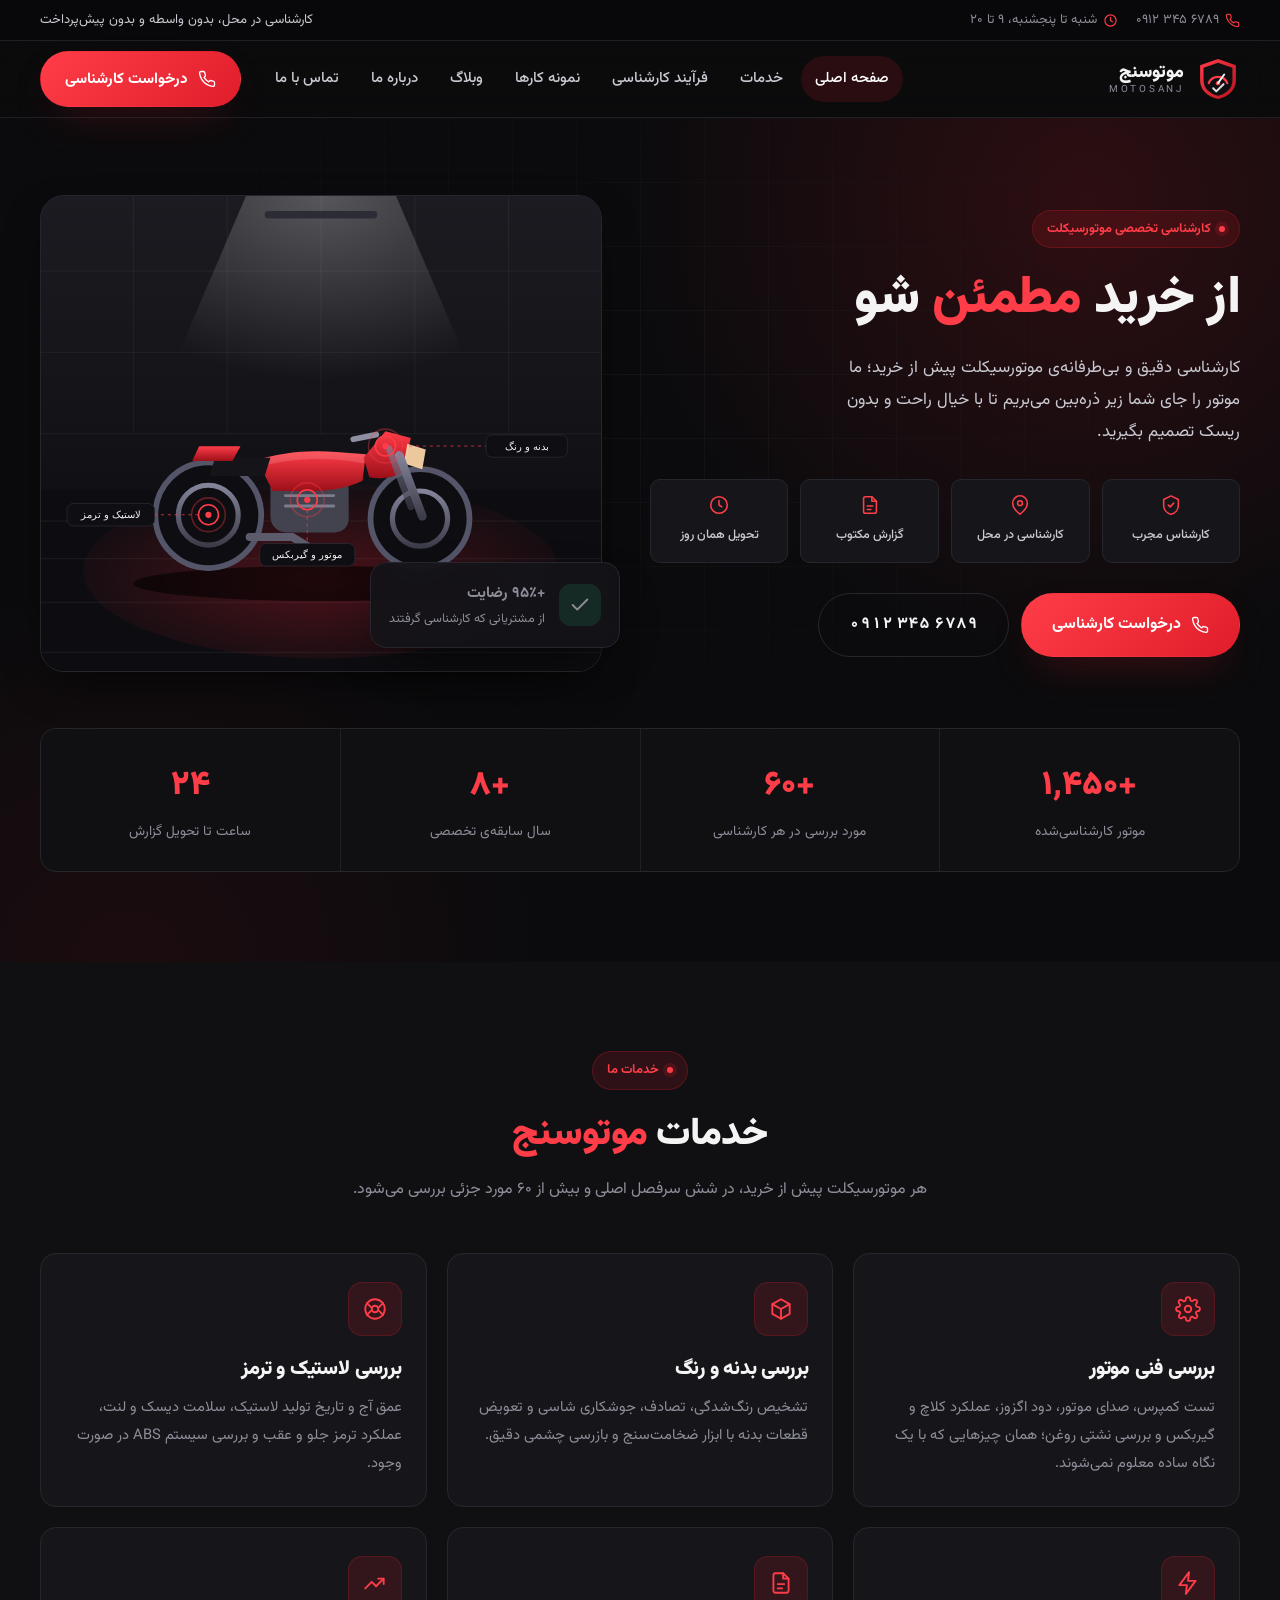
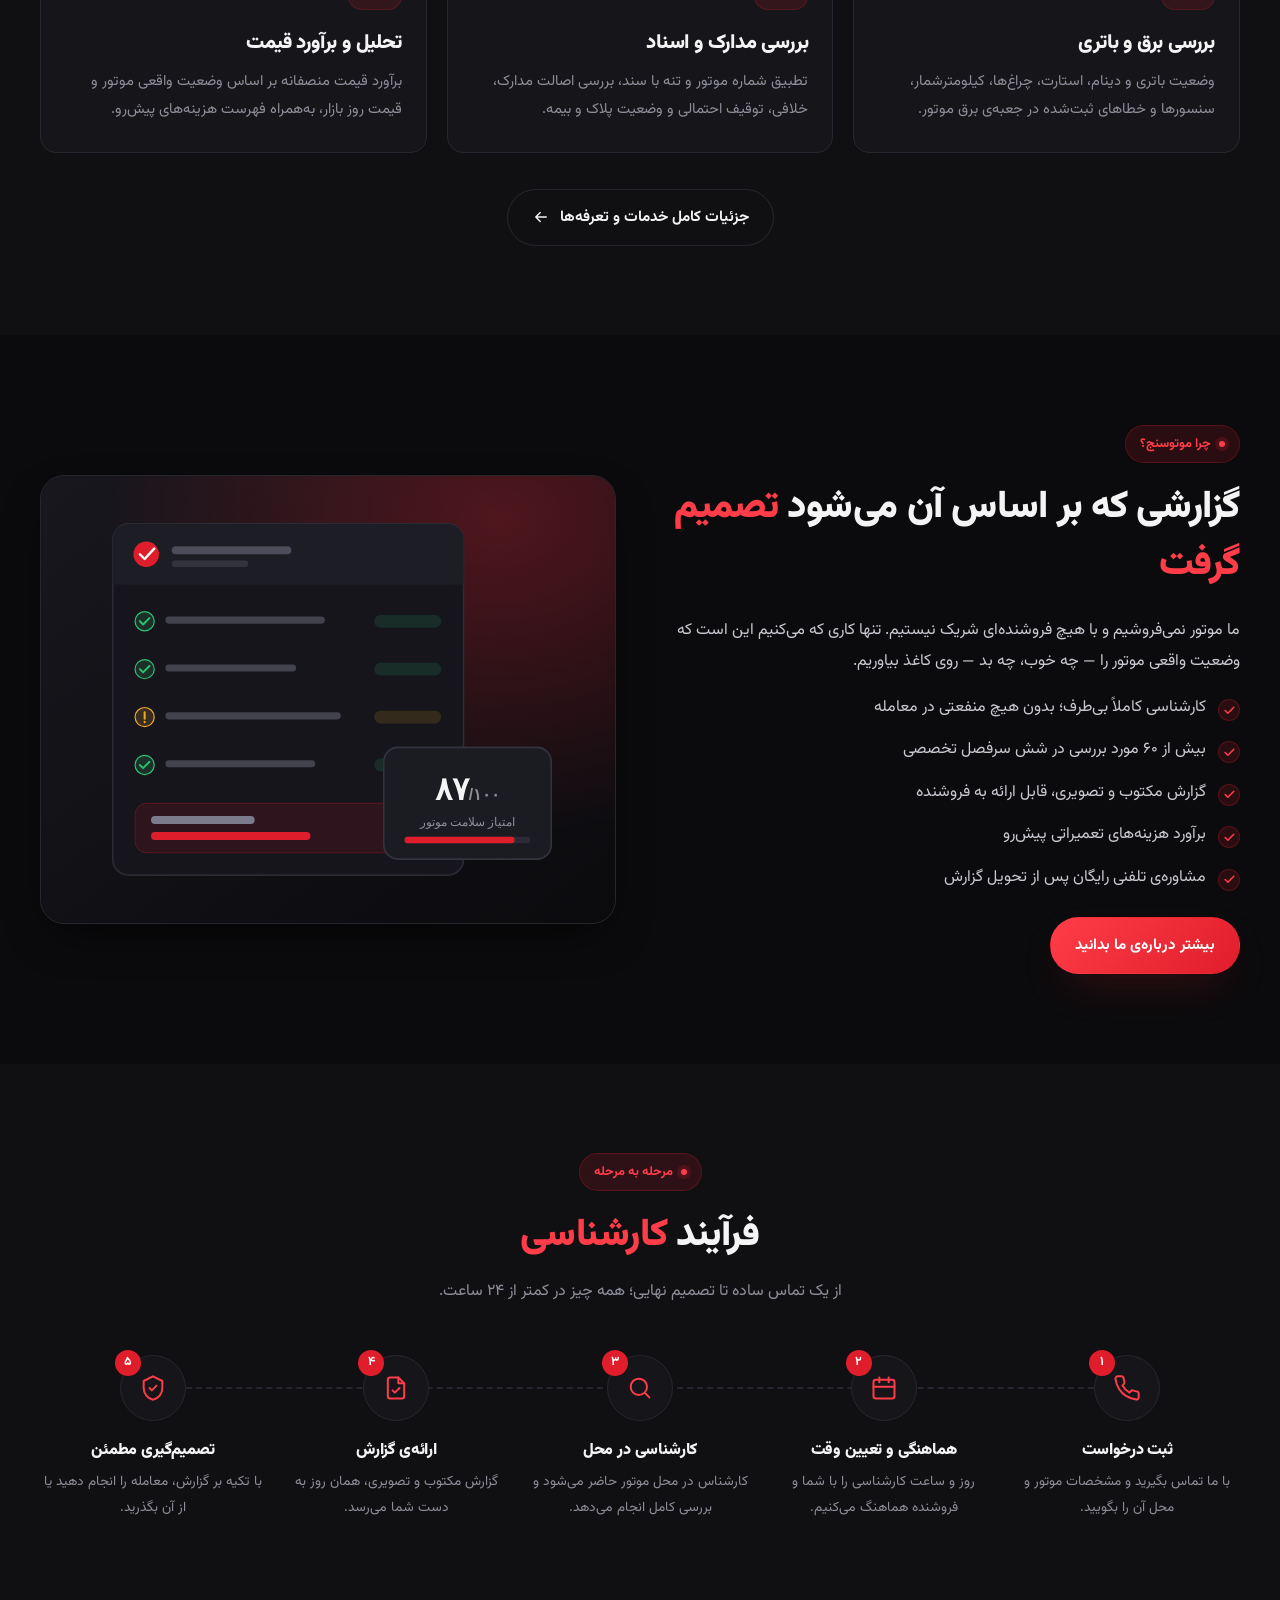
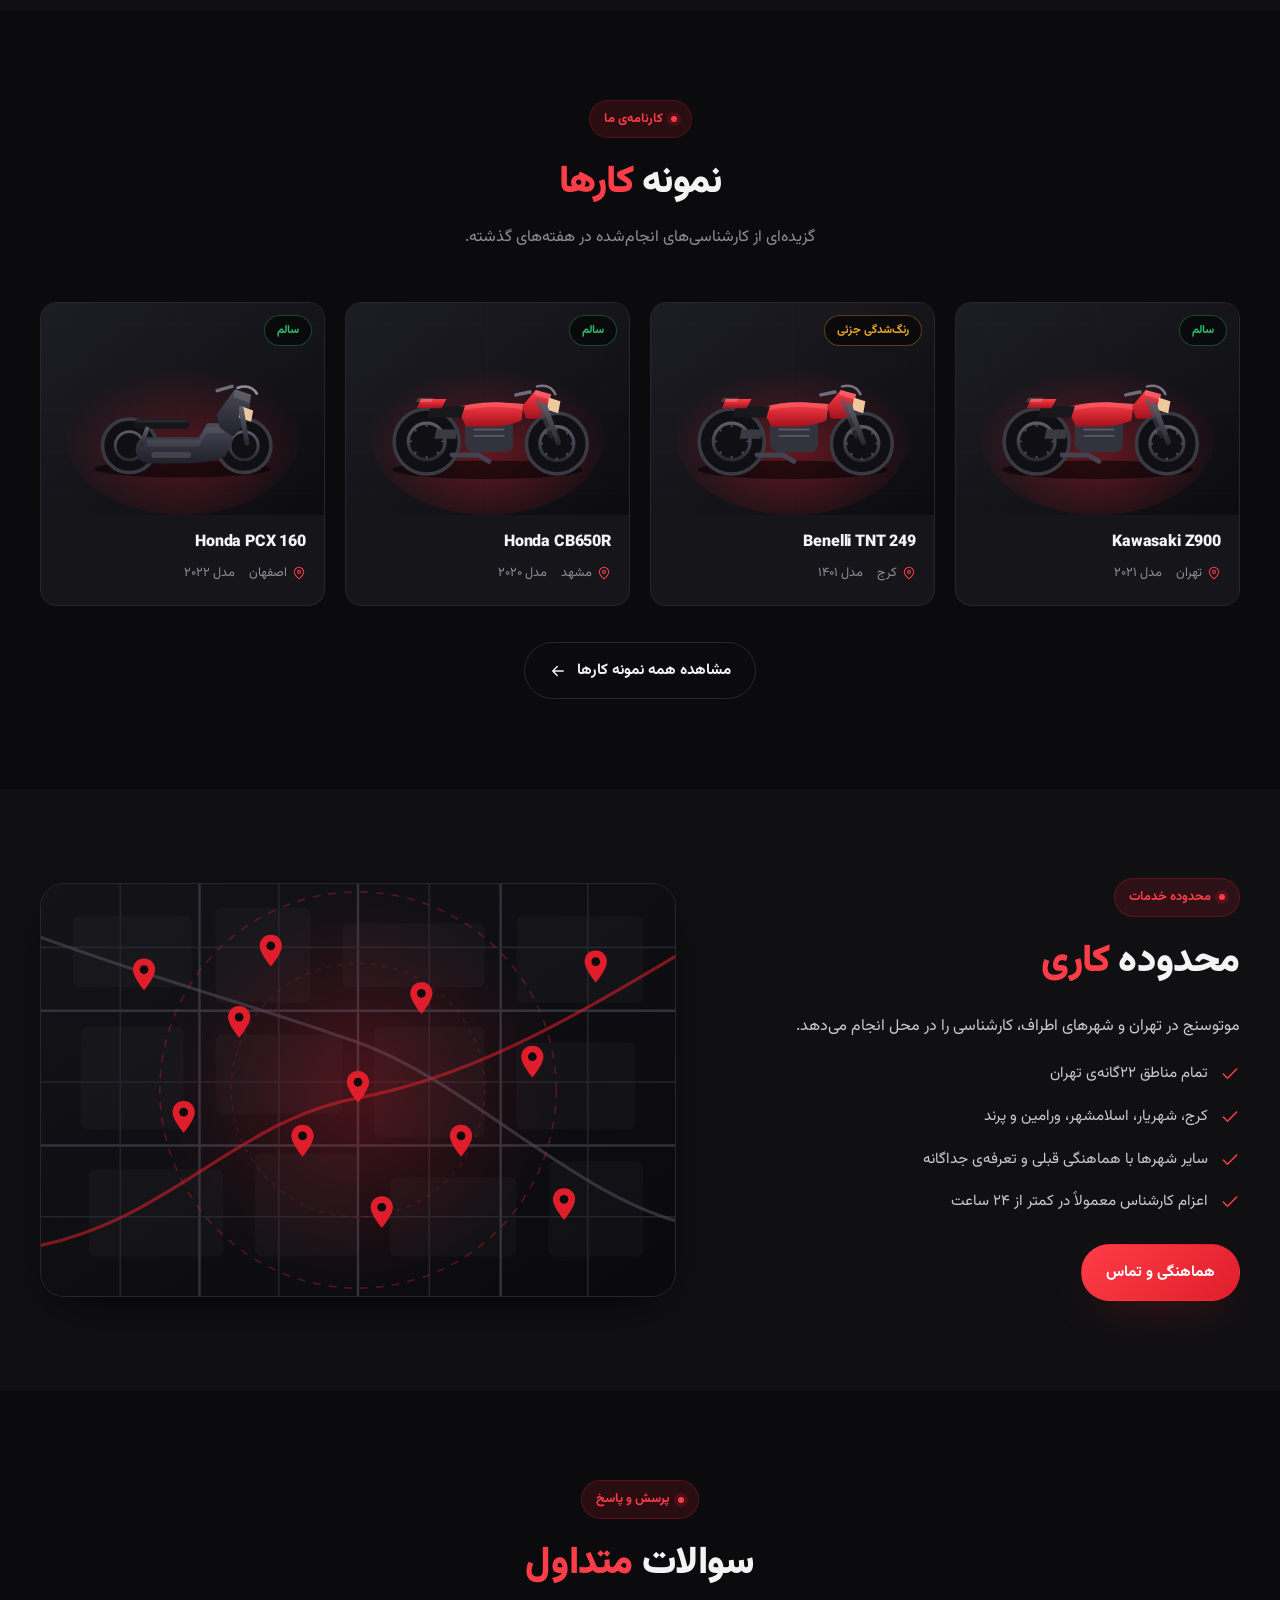
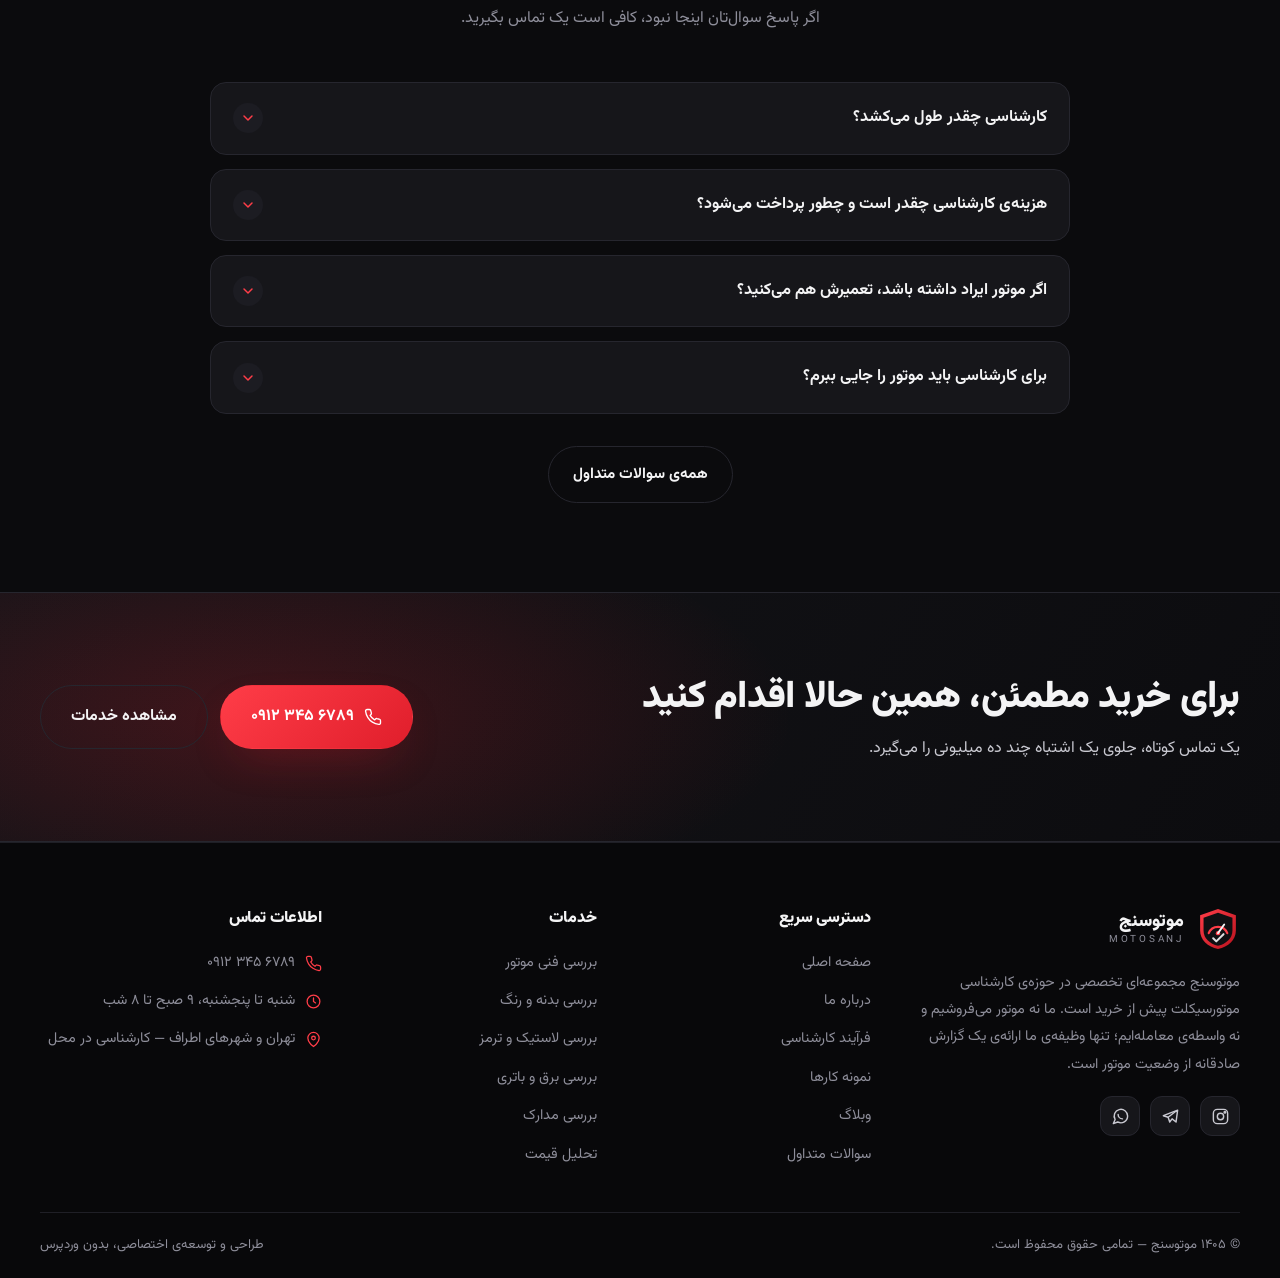
==== index.html @ d940901e "طراحی و پیاده‌سازی وب‌سایت کارشناسی موتورسیکلت موتوسنج سایت کاملاً از پایه با HTML/CSS/JS کدنویسی شد" ====
<!DOCTYPE html>
<html lang="fa" dir="rtl">
<head>
<meta charset="utf-8">
<meta name="viewport" content="width=device-width, initial-scale=1">
<title>موتوسنج | کارشناسی تخصصی موتورسیکلت پیش از خرید</title>
<meta name="description" content="کارشناسی تخصصی و دقیق موتورسیکلت پیش از خرید؛ بررسی فنی موتور، بدنه و رنگ، مدارک و تحلیل قیمت. کارشناسی در محل و تحویل گزارش در همان روز.">
<meta name="theme-color" content="#0b0b0d">
<link rel="canonical" href="https://motosanj.ir/">
<link rel="icon" href="favicon.svg" type="image/svg+xml">
<link rel="preload" href="assets/fonts/Vazirmatn-Regular.woff2" as="font" type="font/woff2" crossorigin>
<link rel="preload" href="assets/fonts/Vazirmatn-Bold.woff2" as="font" type="font/woff2" crossorigin>
<link rel="stylesheet" href="assets/css/style.css">

<!-- شبکه‌های اجتماعی / اشتراک‌گذاری -->
<meta property="og:type" content="website">
<meta property="og:site_name" content="موتوسنج">
<meta property="og:title" content="موتوسنج | کارشناسی تخصصی موتورسیکلت پیش از خرید">
<meta property="og:description" content="قبل از خرید موتورسیکلت، با اطمینان تصمیم بگیر. کارشناسی در محل، گزارش شفاف، بدون واسطه.">
<meta property="og:url" content="https://motosanj.ir/">
<meta property="og:image" content="https://motosanj.ir/assets/img/hero.svg">

<!-- داده ساختاریافته برای گوگل -->
<script type="application/ld+json">
{
  "@context": "https://schema.org",
  "@type": "LocalBusiness",
  "name": "موتوسنج",
  "description": "کارشناسی تخصصی موتورسیکلت پیش از خرید",
  "url": "https://motosanj.ir/",
  "telephone": "+989123456789",
  "image": "https://motosanj.ir/assets/img/logo.svg",
  "priceRange": "$$",
  "address": {
    "@type": "PostalAddress",
    "addressLocality": "تهران",
    "addressCountry": "IR"
  },
  "openingHours": "Sa-Th 09:00-20:00"
}
</script>
<script>document.documentElement.classList.add("js");</script>
</head>
<body>
<a class="skip-link" href="#main">پرش به محتوای اصلی</a>

<!-- ============ نوار بالایی ============ -->
<div class="topbar">
  <div class="container topbar__inner">
    <ul class="topbar__list">
      <li>
        <svg viewBox="0 0 24 24" fill="none" stroke="currentColor" stroke-width="1.8" stroke-linecap="round" stroke-linejoin="round"><path d="M22 16.9v3a2 2 0 0 1-2.2 2 19.8 19.8 0 0 1-8.6-3.1 19.5 19.5 0 0 1-6-6A19.8 19.8 0 0 1 2.1 4.2 2 2 0 0 1 4.1 2h3a2 2 0 0 1 2 1.7c.1 1 .4 1.9.7 2.8a2 2 0 0 1-.5 2.1L8.1 9.9a16 16 0 0 0 6 6l1.3-1.3a2 2 0 0 1 2.1-.4c.9.3 1.8.6 2.8.7a2 2 0 0 1 1.7 2Z"/></svg>
        <a href="tel:+989123456789"><span class="num">۰۹۱۲ ۳۴۵ ۶۷۸۹</span></a>
      </li>
      <li>
        <svg viewBox="0 0 24 24" fill="none" stroke="currentColor" stroke-width="1.8" stroke-linecap="round" stroke-linejoin="round"><circle cx="12" cy="12" r="9"/><path d="M12 7v5l3 2"/></svg>
        شنبه تا پنجشنبه، ۹ تا ۲۰
      </li>
    </ul>
    <p style="margin:0">کارشناسی در محل، بدون واسطه و بدون پیش‌پرداخت</p>
  </div>
</div>

<!-- ============ هدر ============ -->
<header class="site-header">
  <div class="container header__inner">
    <a class="brand" href="index.html" aria-label="موتوسنج، صفحه اصلی">
      <img class="brand__mark" src="assets/img/logo.svg" alt="" width="44" height="44">
      <span class="brand__text">
        <span class="brand__name">موتوسنج</span>
        <span class="brand__latin">MOTOSANJ</span>
      </span>
    </a>

    <nav class="nav" id="site-nav" aria-label="منوی اصلی">
      <ul class="nav__list">
        <li><a href="index.html">صفحه اصلی</a></li>
        <li><a href="services.html">خدمات</a></li>
        <li><a href="process.html">فرآیند کارشناسی</a></li>
        <li><a href="portfolio.html">نمونه کارها</a></li>
        <li><a href="blog.html">وبلاگ</a></li>
        <li><a href="about.html">درباره ما</a></li>
        <li><a href="contact.html">تماس با ما</a></li>
      </ul>
    </nav>

    <div class="header__cta">
      <a class="btn btn-primary" href="tel:+989123456789">
        <svg viewBox="0 0 24 24" fill="none" stroke="currentColor" stroke-width="1.8" stroke-linecap="round" stroke-linejoin="round"><path d="M22 16.9v3a2 2 0 0 1-2.2 2 19.8 19.8 0 0 1-8.6-3.1 19.5 19.5 0 0 1-6-6A19.8 19.8 0 0 1 2.1 4.2 2 2 0 0 1 4.1 2h3a2 2 0 0 1 2 1.7c.1 1 .4 1.9.7 2.8a2 2 0 0 1-.5 2.1L8.1 9.9a16 16 0 0 0 6 6l1.3-1.3a2 2 0 0 1 2.1-.4c.9.3 1.8.6 2.8.7a2 2 0 0 1 1.7 2Z"/></svg>
        <span>درخواست کارشناسی</span>
      </a>
      <button class="nav-toggle" type="button" aria-label="باز و بسته کردن منو" aria-controls="site-nav" aria-expanded="false">
        <svg class="icon-open" viewBox="0 0 24 24" fill="none" stroke="currentColor" stroke-width="2" stroke-linecap="round"><path d="M4 7h16M4 12h16M4 17h16"/></svg>
        <svg class="icon-close" viewBox="0 0 24 24" fill="none" stroke="currentColor" stroke-width="2" stroke-linecap="round"><path d="M6 6l12 12M18 6L6 18"/></svg>
      </button>
    </div>
  </div>
</header>

<main id="main">

<!-- ============ قهرمان ============ -->
<section class="hero">
  <div class="container hero__inner">
    <div class="hero__content">
      <span class="kicker">کارشناسی تخصصی موتورسیکلت</span>
      <h1>از خرید <span class="hl">مطمئن</span> شو</h1>
      <p class="hero__lead">
        کارشناسی دقیق و بی‌طرفانه‌ی موتورسیکلت پیش از خرید؛
        ما موتور را جای شما زیر ذره‌بین می‌بریم تا با خیال راحت و بدون ریسک تصمیم بگیرید.
      </p>

      <ul class="hero__badges">
        <li>
          <svg viewBox="0 0 24 24" fill="none" stroke="currentColor" stroke-width="1.7" stroke-linecap="round" stroke-linejoin="round"><path d="M12 2l8 4v6c0 5-3.4 9-8 10-4.6-1-8-5-8-10V6l8-4Z"/><path d="M9 12l2 2 4-4"/></svg>
          کارشناس مجرب
        </li>
        <li>
          <svg viewBox="0 0 24 24" fill="none" stroke="currentColor" stroke-width="1.7" stroke-linecap="round" stroke-linejoin="round"><path d="M20 10c0 6-8 12-8 12S4 16 4 10a8 8 0 1 1 16 0Z"/><circle cx="12" cy="10" r="2.6"/></svg>
          کارشناسی در محل
        </li>
        <li>
          <svg viewBox="0 0 24 24" fill="none" stroke="currentColor" stroke-width="1.7" stroke-linecap="round" stroke-linejoin="round"><path d="M14 3H7a2 2 0 0 0-2 2v14a2 2 0 0 0 2 2h10a2 2 0 0 0 2-2V8l-5-5Z"/><path d="M14 3v5h5M9 13h6M9 17h4"/></svg>
          گزارش مکتوب
        </li>
        <li>
          <svg viewBox="0 0 24 24" fill="none" stroke="currentColor" stroke-width="1.7" stroke-linecap="round" stroke-linejoin="round"><circle cx="12" cy="12" r="9"/><path d="M12 7v5l3 2"/></svg>
          تحویل همان روز
        </li>
      </ul>

      <div class="hero__actions">
        <a class="btn btn-primary btn-lg" href="tel:+989123456789">
          <svg viewBox="0 0 24 24" fill="none" stroke="currentColor" stroke-width="1.8" stroke-linecap="round" stroke-linejoin="round"><path d="M22 16.9v3a2 2 0 0 1-2.2 2 19.8 19.8 0 0 1-8.6-3.1 19.5 19.5 0 0 1-6-6A19.8 19.8 0 0 1 2.1 4.2 2 2 0 0 1 4.1 2h3a2 2 0 0 1 2 1.7c.1 1 .4 1.9.7 2.8a2 2 0 0 1-.5 2.1L8.1 9.9a16 16 0 0 0 6 6l1.3-1.3a2 2 0 0 1 2.1-.4c.9.3 1.8.6 2.8.7a2 2 0 0 1 1.7 2Z"/></svg>
          <span>درخواست کارشناسی</span>
        </a>
        <a class="btn btn-ghost btn-lg phone-btn" href="tel:+989123456789">
          <span class="num">۰۹۱۲ ۳۴۵ ۶۷۸۹</span>
        </a>
      </div>
    </div>

    <div class="hero__visual reveal">
      <div class="hero__frame">
        <!-- برای جایگزینی با عکس واقعی، فایل زیر را با یک تصویر با نسبت ۴:۳ عوض کنید -->
        <img src="assets/img/hero.svg" alt="کارشناسی موتورسیکلت در محل توسط کارشناس موتوسنج" width="900" height="760" fetchpriority="high">
      </div>
      <div class="floating-card">
        <span class="floating-card__icon">
          <svg viewBox="0 0 24 24" fill="none" stroke="currentColor" stroke-width="2" stroke-linecap="round" stroke-linejoin="round" width="22" height="22"><path d="M20 6L9 17l-5-5"/></svg>
        </span>
        <span>
          <strong>+۹۵٪ رضایت</strong>
          <span>از مشتریانی که کارشناسی گرفتند</span>
        </span>
      </div>
    </div>
  </div>

  <div class="container">
    <div class="stats reveal">
      <div class="stats__item">
        <div class="stats__num"><span data-count="1450">۰</span><span>+</span></div>
        <div class="stats__label">موتور کارشناسی‌شده</div>
      </div>
      <div class="stats__item">
        <div class="stats__num"><span data-count="60">۰</span><span>+</span></div>
        <div class="stats__label">مورد بررسی در هر کارشناسی</div>
      </div>
      <div class="stats__item">
        <div class="stats__num"><span data-count="8">۰</span><span>+</span></div>
        <div class="stats__label">سال سابقه‌ی تخصصی</div>
      </div>
      <div class="stats__item">
        <div class="stats__num"><span data-count="24">۰</span></div>
        <div class="stats__label">ساعت تا تحویل گزارش</div>
      </div>
    </div>
  </div>
</section>

<!-- ============ خدمات ============ -->
<section class="section section--alt" id="services">
  <div class="container">
    <div class="section-head reveal">
      <span class="kicker">خدمات ما</span>
      <h2>خدمات <span class="hl">موتوسنج</span></h2>
      <p>هر موتورسیکلت پیش از خرید، در شش سرفصل اصلی و بیش از ۶۰ مورد جزئی بررسی می‌شود.</p>
    </div>

    <div class="grid grid-3">
      <article class="card reveal">
        <span class="card-icon">
          <svg viewBox="0 0 24 24" fill="none" stroke="currentColor" stroke-width="1.7" stroke-linecap="round" stroke-linejoin="round"><circle cx="12" cy="12" r="3"/><path d="M19.4 15a1.6 1.6 0 0 0 .3 1.8l.1.1a2 2 0 1 1-2.8 2.8l-.1-.1a1.6 1.6 0 0 0-1.8-.3 1.6 1.6 0 0 0-1 1.5V21a2 2 0 1 1-4 0v-.1A1.6 1.6 0 0 0 9 19.4a1.6 1.6 0 0 0-1.8.3l-.1.1a2 2 0 1 1-2.8-2.8l.1-.1a1.6 1.6 0 0 0 .3-1.8 1.6 1.6 0 0 0-1.5-1H3a2 2 0 1 1 0-4h.1A1.6 1.6 0 0 0 4.6 9a1.6 1.6 0 0 0-.3-1.8l-.1-.1a2 2 0 1 1 2.8-2.8l.1.1a1.6 1.6 0 0 0 1.8.3H9a1.6 1.6 0 0 0 1-1.5V3a2 2 0 1 1 4 0v.1a1.6 1.6 0 0 0 1 1.5 1.6 1.6 0 0 0 1.8-.3l.1-.1a2 2 0 1 1 2.8 2.8l-.1.1a1.6 1.6 0 0 0-.3 1.8V9a1.6 1.6 0 0 0 1.5 1H21a2 2 0 1 1 0 4h-.1a1.6 1.6 0 0 0-1.5 1Z"/></svg>
        </span>
        <h3>بررسی فنی موتور</h3>
        <p>تست کمپرس، صدای موتور، دود اگزوز، عملکرد کلاچ و گیربکس و بررسی نشتی روغن؛ همان چیزهایی که با یک نگاه ساده معلوم نمی‌شوند.</p>
      </article>

      <article class="card reveal">
        <span class="card-icon">
          <svg viewBox="0 0 24 24" fill="none" stroke="currentColor" stroke-width="1.7" stroke-linecap="round" stroke-linejoin="round"><path d="M12 3l8 4.5v9L12 21l-8-4.5v-9L12 3Z"/><path d="M4 7.5l8 4.5 8-4.5M12 12v9"/></svg>
        </span>
        <h3>بررسی بدنه و رنگ</h3>
        <p>تشخیص رنگ‌شدگی، تصادف، جوشکاری شاسی و تعویض قطعات بدنه با ابزار ضخامت‌سنج و بازرسی چشمی دقیق.</p>
      </article>

      <article class="card reveal">
        <span class="card-icon">
          <svg viewBox="0 0 24 24" fill="none" stroke="currentColor" stroke-width="1.7" stroke-linecap="round" stroke-linejoin="round"><circle cx="12" cy="12" r="9"/><circle cx="12" cy="12" r="3"/><path d="M4.5 6.5l4 4M15.5 13.5l4 4M19.5 6.5l-4 4M8.5 13.5l-4 4"/></svg>
        </span>
        <h3>بررسی لاستیک و ترمز</h3>
        <p>عمق آج و تاریخ تولید لاستیک، سلامت دیسک و لنت، عملکرد ترمز جلو و عقب و بررسی سیستم ABS در صورت وجود.</p>
      </article>

      <article class="card reveal">
        <span class="card-icon">
          <svg viewBox="0 0 24 24" fill="none" stroke="currentColor" stroke-width="1.7" stroke-linecap="round" stroke-linejoin="round"><path d="M13 2L4 14h7l-1 8 9-12h-7l1-8Z"/></svg>
        </span>
        <h3>بررسی برق و باتری</h3>
        <p>وضعیت باتری و دینام، استارت، چراغ‌ها، کیلومترشمار، سنسورها و خطاهای ثبت‌شده در جعبه‌ی برق موتور.</p>
      </article>

      <article class="card reveal">
        <span class="card-icon">
          <svg viewBox="0 0 24 24" fill="none" stroke="currentColor" stroke-width="1.7" stroke-linecap="round" stroke-linejoin="round"><path d="M14 3H7a2 2 0 0 0-2 2v14a2 2 0 0 0 2 2h10a2 2 0 0 0 2-2V8l-5-5Z"/><path d="M14 3v5h5M9 13h6M9 17h4"/></svg>
        </span>
        <h3>بررسی مدارک و اسناد</h3>
        <p>تطبیق شماره موتور و تنه با سند، بررسی اصالت مدارک، خلافی، توقیف احتمالی و وضعیت پلاک و بیمه.</p>
      </article>

      <article class="card reveal">
        <span class="card-icon">
          <svg viewBox="0 0 24 24" fill="none" stroke="currentColor" stroke-width="1.7" stroke-linecap="round" stroke-linejoin="round"><path d="M3 17l6-6 4 4 7-7"/><path d="M15 8h5v5"/></svg>
        </span>
        <h3>تحلیل و برآورد قیمت</h3>
        <p>برآورد قیمت منصفانه بر اساس وضعیت واقعی موتور و قیمت روز بازار، به‌همراه فهرست هزینه‌های پیش‌رو.</p>
      </article>
    </div>

    <div style="text-align:center;margin-top:36px" class="reveal">
      <a class="btn btn-ghost" href="services.html">
        <span>جزئیات کامل خدمات و تعرفه‌ها</span>
        <svg viewBox="0 0 24 24" fill="none" stroke="currentColor" stroke-width="1.8" stroke-linecap="round" stroke-linejoin="round"><path d="M19 12H5M11 18l-6-6 6-6"/></svg>
      </a>
    </div>
  </div>
</section>

<!-- ============ چرا موتوسنج ============ -->
<section class="section">
  <div class="container split">
    <div class="reveal">
      <span class="kicker">چرا موتوسنج؟</span>
      <h2>گزارشی که بر اساس آن می‌شود <span class="hl">تصمیم گرفت</span></h2>
      <p>
        ما موتور نمی‌فروشیم و با هیچ فروشنده‌ای شریک نیستیم. تنها کاری که می‌کنیم
        این است که وضعیت واقعی موتور را — چه خوب، چه بد — روی کاغذ بیاوریم.
      </p>
      <ul class="check-list">
        <li>کارشناسی کاملاً بی‌طرف؛ بدون هیچ منفعتی در معامله</li>
        <li>بیش از ۶۰ مورد بررسی در شش سرفصل تخصصی</li>
        <li>گزارش مکتوب و تصویری، قابل ارائه به فروشنده</li>
        <li>برآورد هزینه‌های تعمیراتی پیش‌رو</li>
        <li>مشاوره‌ی تلفنی رایگان پس از تحویل گزارش</li>
      </ul>
      <a class="btn btn-primary" href="about.html">
        <span>بیشتر درباره‌ی ما بدانید</span>
      </a>
    </div>
    <div class="split__media reveal">
      <img src="assets/img/report.svg" alt="نمونه گزارش کارشناسی موتوسنج با امتیاز سلامت موتور" width="720" height="560" loading="lazy">
    </div>
  </div>
</section>

<!-- ============ فرآیند کارشناسی ============ -->
<section class="section section--alt" id="process">
  <div class="container">
    <div class="section-head reveal">
      <span class="kicker">مرحله به مرحله</span>
      <h2>فرآیند <span class="hl">کارشناسی</span></h2>
      <p>از یک تماس ساده تا تصمیم نهایی؛ همه چیز در کمتر از ۲۴ ساعت.</p>
    </div>

    <ol class="steps">
      <li class="step reveal">
        <span class="step__badge">
          <span class="step__num">۱</span>
          <svg viewBox="0 0 24 24" fill="none" stroke="currentColor" stroke-width="1.7" stroke-linecap="round" stroke-linejoin="round"><path d="M22 16.9v3a2 2 0 0 1-2.2 2 19.8 19.8 0 0 1-8.6-3.1 19.5 19.5 0 0 1-6-6A19.8 19.8 0 0 1 2.1 4.2 2 2 0 0 1 4.1 2h3a2 2 0 0 1 2 1.7c.1 1 .4 1.9.7 2.8a2 2 0 0 1-.5 2.1L8.1 9.9a16 16 0 0 0 6 6l1.3-1.3a2 2 0 0 1 2.1-.4c.9.3 1.8.6 2.8.7a2 2 0 0 1 1.7 2Z"/></svg>
        </span>
        <div>
          <h3>ثبت درخواست</h3>
          <p>با ما تماس بگیرید و مشخصات موتور و محل آن را بگویید.</p>
        </div>
      </li>
      <li class="step reveal">
        <span class="step__badge">
          <span class="step__num">۲</span>
          <svg viewBox="0 0 24 24" fill="none" stroke="currentColor" stroke-width="1.7" stroke-linecap="round" stroke-linejoin="round"><rect x="3" y="5" width="18" height="16" rx="2"/><path d="M16 3v4M8 3v4M3 11h18"/></svg>
        </span>
        <div>
          <h3>هماهنگی و تعیین وقت</h3>
          <p>روز و ساعت کارشناسی را با شما و فروشنده هماهنگ می‌کنیم.</p>
        </div>
      </li>
      <li class="step reveal">
        <span class="step__badge">
          <span class="step__num">۳</span>
          <svg viewBox="0 0 24 24" fill="none" stroke="currentColor" stroke-width="1.7" stroke-linecap="round" stroke-linejoin="round"><circle cx="11" cy="11" r="7"/><path d="M20 20l-3.6-3.6"/></svg>
        </span>
        <div>
          <h3>کارشناسی در محل</h3>
          <p>کارشناس در محل موتور حاضر می‌شود و بررسی کامل انجام می‌دهد.</p>
        </div>
      </li>
      <li class="step reveal">
        <span class="step__badge">
          <span class="step__num">۴</span>
          <svg viewBox="0 0 24 24" fill="none" stroke="currentColor" stroke-width="1.7" stroke-linecap="round" stroke-linejoin="round"><path d="M14 3H7a2 2 0 0 0-2 2v14a2 2 0 0 0 2 2h10a2 2 0 0 0 2-2V8l-5-5Z"/><path d="M14 3v5h5M9 14l2 2 4-4"/></svg>
        </span>
        <div>
          <h3>ارائه‌ی گزارش</h3>
          <p>گزارش مکتوب و تصویری، همان روز به دست شما می‌رسد.</p>
        </div>
      </li>
      <li class="step reveal">
        <span class="step__badge">
          <span class="step__num">۵</span>
          <svg viewBox="0 0 24 24" fill="none" stroke="currentColor" stroke-width="1.7" stroke-linecap="round" stroke-linejoin="round"><path d="M12 2l8 4v6c0 5-3.4 9-8 10-4.6-1-8-5-8-10V6l8-4Z"/><path d="M9 12l2 2 4-4"/></svg>
        </span>
        <div>
          <h3>تصمیم‌گیری مطمئن</h3>
          <p>با تکیه بر گزارش، معامله را انجام دهید یا از آن بگذرید.</p>
        </div>
      </li>
    </ol>
  </div>
</section>

<!-- ============ نمونه کارها ============ -->
<section class="section" id="portfolio">
  <div class="container">
    <div class="section-head reveal">
      <span class="kicker">کارنامه‌ی ما</span>
      <h2>نمونه <span class="hl">کارها</span></h2>
      <p>گزیده‌ای از کارشناسی‌های انجام‌شده در هفته‌های گذشته.</p>
    </div>

    <div class="grid grid-4">
      <article class="bike-card reveal">
        <div class="bike-card__media">
          <img src="assets/img/bike-sport.svg" alt="کارشناسی موتورسیکلت کاوازاکی Z900" width="800" height="600" loading="lazy">
          <span class="bike-card__tag bike-card__tag--ok">سالم</span>
        </div>
        <div class="bike-card__body">
          <h3>Kawasaki Z900</h3>
          <div class="bike-card__meta">
            <span>
              <svg viewBox="0 0 24 24" fill="none" stroke="currentColor" stroke-width="1.8" stroke-linecap="round" stroke-linejoin="round"><path d="M20 10c0 6-8 12-8 12S4 16 4 10a8 8 0 1 1 16 0Z"/><circle cx="12" cy="10" r="2.6"/></svg>
              تهران
            </span>
            <span>مدل ۲۰۲۱</span>
          </div>
        </div>
      </article>

      <article class="bike-card reveal">
        <div class="bike-card__media">
          <img src="assets/img/bike-sport.svg" alt="کارشناسی موتورسیکلت بنلی TNT 249" width="800" height="600" loading="lazy">
          <span class="bike-card__tag bike-card__tag--warn">رنگ‌شدگی جزئی</span>
        </div>
        <div class="bike-card__body">
          <h3>Benelli TNT 249</h3>
          <div class="bike-card__meta">
            <span>
              <svg viewBox="0 0 24 24" fill="none" stroke="currentColor" stroke-width="1.8" stroke-linecap="round" stroke-linejoin="round"><path d="M20 10c0 6-8 12-8 12S4 16 4 10a8 8 0 1 1 16 0Z"/><circle cx="12" cy="10" r="2.6"/></svg>
              کرج
            </span>
            <span>مدل ۱۴۰۱</span>
          </div>
        </div>
      </article>

      <article class="bike-card reveal">
        <div class="bike-card__media">
          <img src="assets/img/bike-sport.svg" alt="کارشناسی موتورسیکلت هوندا CB650R" width="800" height="600" loading="lazy">
          <span class="bike-card__tag bike-card__tag--ok">سالم</span>
        </div>
        <div class="bike-card__body">
          <h3>Honda CB650R</h3>
          <div class="bike-card__meta">
            <span>
              <svg viewBox="0 0 24 24" fill="none" stroke="currentColor" stroke-width="1.8" stroke-linecap="round" stroke-linejoin="round"><path d="M20 10c0 6-8 12-8 12S4 16 4 10a8 8 0 1 1 16 0Z"/><circle cx="12" cy="10" r="2.6"/></svg>
              مشهد
            </span>
            <span>مدل ۲۰۲۰</span>
          </div>
        </div>
      </article>

      <article class="bike-card reveal">
        <div class="bike-card__media">
          <img src="assets/img/bike-scooter.svg" alt="کارشناسی اسکوتر هوندا PCX 160" width="800" height="600" loading="lazy">
          <span class="bike-card__tag bike-card__tag--ok">سالم</span>
        </div>
        <div class="bike-card__body">
          <h3>Honda PCX 160</h3>
          <div class="bike-card__meta">
            <span>
              <svg viewBox="0 0 24 24" fill="none" stroke="currentColor" stroke-width="1.8" stroke-linecap="round" stroke-linejoin="round"><path d="M20 10c0 6-8 12-8 12S4 16 4 10a8 8 0 1 1 16 0Z"/><circle cx="12" cy="10" r="2.6"/></svg>
              اصفهان
            </span>
            <span>مدل ۲۰۲۲</span>
          </div>
        </div>
      </article>
    </div>

    <div style="text-align:center;margin-top:36px" class="reveal">
      <a class="btn btn-ghost" href="portfolio.html">
        <span>مشاهده همه نمونه کارها</span>
        <svg viewBox="0 0 24 24" fill="none" stroke="currentColor" stroke-width="1.8" stroke-linecap="round" stroke-linejoin="round"><path d="M19 12H5M11 18l-6-6 6-6"/></svg>
      </a>
    </div>
  </div>
</section>

<!-- ============ محدوده کاری ============ -->
<section class="section section--alt">
  <div class="container coverage__inner">
    <div class="reveal">
      <span class="kicker">محدوده خدمات</span>
      <h2>محدوده <span class="hl">کاری</span></h2>
      <p>موتوسنج در تهران و شهرهای اطراف، کارشناسی را در محل انجام می‌دهد.</p>
      <ul class="coverage__list">
        <li>
          <svg viewBox="0 0 24 24" fill="none" stroke="currentColor" stroke-width="1.8" stroke-linecap="round" stroke-linejoin="round"><path d="M20 6L9 17l-5-5"/></svg>
          تمام مناطق ۲۲گانه‌ی تهران
        </li>
        <li>
          <svg viewBox="0 0 24 24" fill="none" stroke="currentColor" stroke-width="1.8" stroke-linecap="round" stroke-linejoin="round"><path d="M20 6L9 17l-5-5"/></svg>
          کرج، شهریار، اسلامشهر، ورامین و پرند
        </li>
        <li>
          <svg viewBox="0 0 24 24" fill="none" stroke="currentColor" stroke-width="1.8" stroke-linecap="round" stroke-linejoin="round"><path d="M20 6L9 17l-5-5"/></svg>
          سایر شهرها با هماهنگی قبلی و تعرفه‌ی جداگانه
        </li>
        <li>
          <svg viewBox="0 0 24 24" fill="none" stroke="currentColor" stroke-width="1.8" stroke-linecap="round" stroke-linejoin="round"><path d="M20 6L9 17l-5-5"/></svg>
          اعزام کارشناس معمولاً در کمتر از ۲۴ ساعت
        </li>
      </ul>
      <a class="btn btn-primary" href="contact.html">
        <span>هماهنگی و تماس</span>
      </a>
    </div>
    <div class="coverage__map reveal">
      <img src="assets/img/coverage-map.svg" alt="نقشه محدوده خدمات موتوسنج در تهران و شهرهای اطراف" width="800" height="520" loading="lazy">
    </div>
  </div>
</section>

<!-- ============ سوالات متداول ============ -->
<section class="section">
  <div class="container">
    <div class="section-head reveal">
      <span class="kicker">پرسش و پاسخ</span>
      <h2>سوالات <span class="hl">متداول</span></h2>
      <p>اگر پاسخ سوال‌تان اینجا نبود، کافی است یک تماس بگیرید.</p>
    </div>

    <div class="faq">
      <div class="faq__item reveal">
        <button class="faq__q" type="button" aria-expanded="false">
          <span>کارشناسی چقدر طول می‌کشد؟</span>
          <span class="faq__chevron"><svg viewBox="0 0 24 24" fill="none" stroke="currentColor" stroke-width="2.2" stroke-linecap="round" stroke-linejoin="round"><path d="M6 9l6 6 6-6"/></svg></span>
        </button>
        <div class="faq__a"><div><p>بسته به نوع موتور، بین ۴۵ تا ۹۰ دقیقه. گزارش نهایی هم حداکثر تا پایان همان روز تحویل داده می‌شود.</p></div></div>
      </div>

      <div class="faq__item reveal">
        <button class="faq__q" type="button" aria-expanded="false">
          <span>هزینه‌ی کارشناسی چقدر است و چطور پرداخت می‌شود؟</span>
          <span class="faq__chevron"><svg viewBox="0 0 24 24" fill="none" stroke="currentColor" stroke-width="2.2" stroke-linecap="round" stroke-linejoin="round"><path d="M6 9l6 6 6-6"/></svg></span>
        </button>
        <div class="faq__a"><div><p>تعرفه بر اساس نوع موتور و محدوده‌ی جغرافیایی تعیین می‌شود. هیچ پیش‌پرداختی لازم نیست و تسویه پس از انجام کارشناسی و به‌صورت حضوری انجام می‌شود.</p></div></div>
      </div>

      <div class="faq__item reveal">
        <button class="faq__q" type="button" aria-expanded="false">
          <span>اگر موتور ایراد داشته باشد، تعمیرش هم می‌کنید؟</span>
          <span class="faq__chevron"><svg viewBox="0 0 24 24" fill="none" stroke="currentColor" stroke-width="2.2" stroke-linecap="round" stroke-linejoin="round"><path d="M6 9l6 6 6-6"/></svg></span>
        </button>
        <div class="faq__a"><div><p>خیر. ما فقط کارشناسی می‌کنیم و هیچ خدمات تعمیراتی یا فروش قطعه‌ای ارائه نمی‌دهیم؛ همین بی‌طرفی ماست که گزارش را قابل اتکا می‌کند.</p></div></div>
      </div>

      <div class="faq__item reveal">
        <button class="faq__q" type="button" aria-expanded="false">
          <span>برای کارشناسی باید موتور را جایی ببرم؟</span>
          <span class="faq__chevron"><svg viewBox="0 0 24 24" fill="none" stroke="currentColor" stroke-width="2.2" stroke-linecap="round" stroke-linejoin="round"><path d="M6 9l6 6 6-6"/></svg></span>
        </button>
        <div class="faq__a"><div><p>نه. کارشناس ما به محل موتور می‌آید؛ چه پارکینگ منزل فروشنده باشد، چه نمایشگاه.</p></div></div>
      </div>
    </div>

    <div style="text-align:center;margin-top:32px" class="reveal">
      <a class="btn btn-ghost" href="faq.html"><span>همه‌ی سوالات متداول</span></a>
    </div>
  </div>
</section>

<!-- ============ فراخوان پایانی ============ -->
<section class="cta-band">
  <div class="container cta-band__inner">
    <div class="reveal">
      <h2>برای خرید مطمئن، همین حالا اقدام کنید</h2>
      <p>یک تماس کوتاه، جلوی یک اشتباه چند ده میلیونی را می‌گیرد.</p>
    </div>
    <div class="cta-band__actions reveal">
      <a class="btn btn-primary btn-lg" href="tel:+989123456789">
        <svg viewBox="0 0 24 24" fill="none" stroke="currentColor" stroke-width="1.8" stroke-linecap="round" stroke-linejoin="round"><path d="M22 16.9v3a2 2 0 0 1-2.2 2 19.8 19.8 0 0 1-8.6-3.1 19.5 19.5 0 0 1-6-6A19.8 19.8 0 0 1 2.1 4.2 2 2 0 0 1 4.1 2h3a2 2 0 0 1 2 1.7c.1 1 .4 1.9.7 2.8a2 2 0 0 1-.5 2.1L8.1 9.9a16 16 0 0 0 6 6l1.3-1.3a2 2 0 0 1 2.1-.4c.9.3 1.8.6 2.8.7a2 2 0 0 1 1.7 2Z"/></svg>
        <span class="num">۰۹۱۲ ۳۴۵ ۶۷۸۹</span>
      </a>
      <a class="btn btn-ghost btn-lg" href="services.html"><span>مشاهده خدمات</span></a>
    </div>
  </div>
</section>

</main>

<!-- ============ فوتر ============ -->
<footer class="site-footer">
  <div class="container">
    <div class="footer__grid">
      <div>
        <div class="footer__brand">
          <img src="assets/img/logo.svg" alt="" width="44" height="44">
          <span class="brand__text">
            <span class="brand__name">موتوسنج</span>
            <span class="brand__latin">MOTOSANJ</span>
          </span>
        </div>
        <p>
          موتوسنج مجموعه‌ای تخصصی در حوزه‌ی کارشناسی موتورسیکلت پیش از خرید است.
          ما نه موتور می‌فروشیم و نه واسطه‌ی معامله‌ایم؛ تنها وظیفه‌ی ما ارائه‌ی
          یک گزارش صادقانه از وضعیت موتور است.
        </p>
        <div class="socials">
          <a href="#" aria-label="اینستاگرام موتوسنج">
            <svg viewBox="0 0 24 24" fill="none" stroke="currentColor" stroke-width="1.8" stroke-linecap="round" stroke-linejoin="round"><rect x="3" y="3" width="18" height="18" rx="5"/><circle cx="12" cy="12" r="4"/><circle cx="17.5" cy="6.5" r="1"/></svg>
          </a>
          <a href="#" aria-label="تلگرام موتوسنج">
            <svg viewBox="0 0 24 24" fill="none" stroke="currentColor" stroke-width="1.8" stroke-linecap="round" stroke-linejoin="round"><path d="M21 4L3 11l6 2 2 6 3-4 5 4 2-15Z"/><path d="M9 13l9-7"/></svg>
          </a>
          <a href="https://wa.me/989123456789" aria-label="واتساپ موتوسنج">
            <svg viewBox="0 0 24 24" fill="none" stroke="currentColor" stroke-width="1.8" stroke-linecap="round" stroke-linejoin="round"><path d="M21 11.5a8.5 8.5 0 0 1-12.6 7.4L3 21l2.2-5.2A8.5 8.5 0 1 1 21 11.5Z"/><path d="M9 9.5c0 3 2.5 5.5 5.5 5.5"/></svg>
          </a>
        </div>
      </div>

      <div>
        <h4>دسترسی سریع</h4>
        <ul class="footer__list">
          <li><a href="index.html">صفحه اصلی</a></li>
          <li><a href="about.html">درباره ما</a></li>
          <li><a href="process.html">فرآیند کارشناسی</a></li>
          <li><a href="portfolio.html">نمونه کارها</a></li>
          <li><a href="blog.html">وبلاگ</a></li>
          <li><a href="faq.html">سوالات متداول</a></li>
        </ul>
      </div>

      <div>
        <h4>خدمات</h4>
        <ul class="footer__list">
          <li><a href="services.html">بررسی فنی موتور</a></li>
          <li><a href="services.html">بررسی بدنه و رنگ</a></li>
          <li><a href="services.html">بررسی لاستیک و ترمز</a></li>
          <li><a href="services.html">بررسی برق و باتری</a></li>
          <li><a href="services.html">بررسی مدارک</a></li>
          <li><a href="services.html">تحلیل قیمت</a></li>
        </ul>
      </div>

      <div>
        <h4>اطلاعات تماس</h4>
        <ul class="footer__list footer__contact">
          <li>
            <svg viewBox="0 0 24 24" fill="none" stroke="currentColor" stroke-width="1.8" stroke-linecap="round" stroke-linejoin="round"><path d="M22 16.9v3a2 2 0 0 1-2.2 2 19.8 19.8 0 0 1-8.6-3.1 19.5 19.5 0 0 1-6-6A19.8 19.8 0 0 1 2.1 4.2 2 2 0 0 1 4.1 2h3a2 2 0 0 1 2 1.7c.1 1 .4 1.9.7 2.8a2 2 0 0 1-.5 2.1L8.1 9.9a16 16 0 0 0 6 6l1.3-1.3a2 2 0 0 1 2.1-.4c.9.3 1.8.6 2.8.7a2 2 0 0 1 1.7 2Z"/></svg>
            <a href="tel:+989123456789"><span class="num">۰۹۱۲ ۳۴۵ ۶۷۸۹</span></a>
          </li>
          <li>
            <svg viewBox="0 0 24 24" fill="none" stroke="currentColor" stroke-width="1.8" stroke-linecap="round" stroke-linejoin="round"><circle cx="12" cy="12" r="9"/><path d="M12 7v5l3 2"/></svg>
            شنبه تا پنجشنبه، ۹ صبح تا ۸ شب
          </li>
          <li>
            <svg viewBox="0 0 24 24" fill="none" stroke="currentColor" stroke-width="1.8" stroke-linecap="round" stroke-linejoin="round"><path d="M20 10c0 6-8 12-8 12S4 16 4 10a8 8 0 1 1 16 0Z"/><circle cx="12" cy="10" r="2.6"/></svg>
            تهران و شهرهای اطراف — کارشناسی در محل
          </li>
        </ul>
      </div>
    </div>

    <div class="footer__bottom">
      <span>© <span data-year>۱۴۰۴</span> موتوسنج — تمامی حقوق محفوظ است.</span>
      <span>طراحی و توسعه‌ی اختصاصی، بدون وردپرس</span>
    </div>
  </div>
</footer>

<!-- نوار تماس چسبیده در موبایل -->
<div class="call-bar">
  <a class="btn btn-primary" href="tel:+989123456789">
    <svg viewBox="0 0 24 24" fill="none" stroke="currentColor" stroke-width="1.8" stroke-linecap="round" stroke-linejoin="round"><path d="M22 16.9v3a2 2 0 0 1-2.2 2 19.8 19.8 0 0 1-8.6-3.1 19.5 19.5 0 0 1-6-6A19.8 19.8 0 0 1 2.1 4.2 2 2 0 0 1 4.1 2h3a2 2 0 0 1 2 1.7c.1 1 .4 1.9.7 2.8a2 2 0 0 1-.5 2.1L8.1 9.9a16 16 0 0 0 6 6l1.3-1.3a2 2 0 0 1 2.1-.4c.9.3 1.8.6 2.8.7a2 2 0 0 1 1.7 2Z"/></svg>
    تماس با کارشناس
  </a>
  <a class="btn btn-ghost" href="services.html">خدمات و تعرفه</a>
</div>

<button class="to-top" type="button" aria-label="بازگشت به بالای صفحه">
  <svg viewBox="0 0 24 24" fill="none" stroke="currentColor" stroke-width="2" stroke-linecap="round" stroke-linejoin="round"><path d="M12 19V5M5 12l7-7 7 7"/></svg>
</button>

<script src="assets/js/main.js" defer></script>
</body>
</html>
---- assets/css/style.css ----
/* ==========================================================================
   موتوسنج | MOTOSANJ — شیت استایل اصلی
   ساختار:
   1. فونت‌ها
   2. متغیرها (رنگ، فاصله، شعاع)
   3. ریست و پایه
   4. اجزای عمومی (دکمه، کارت، عنوان بخش، …)
   5. هدر و ناوبری
   6. بخش‌های صفحه اصلی
   7. صفحات داخلی
   8. فوتر
   9. واکنش‌گرا (موبایل و تبلت)
   ========================================================================== */

/* ---------- 1. فونت‌ها ---------------------------------------------------- */
@font-face {
  font-family: "Vazirmatn";
  src: url("../fonts/Vazirmatn-Regular.woff2") format("woff2");
  font-weight: 400;
  font-display: swap;
  font-style: normal;
}
@font-face {
  font-family: "Vazirmatn";
  src: url("../fonts/Vazirmatn-Medium.woff2") format("woff2");
  font-weight: 500;
  font-display: swap;
  font-style: normal;
}
@font-face {
  font-family: "Vazirmatn";
  src: url("../fonts/Vazirmatn-Bold.woff2") format("woff2");
  font-weight: 700;
  font-display: swap;
  font-style: normal;
}
@font-face {
  font-family: "Vazirmatn";
  src: url("../fonts/Vazirmatn-Black.woff2") format("woff2");
  font-weight: 900;
  font-display: swap;
  font-style: normal;
}

/* ---------- 2. متغیرها ---------------------------------------------------- */
:root {
  /* رنگ‌ها */
  --bg: #0b0b0d;
  --bg-alt: #101013;
  --surface: #16161a;
  --surface-2: #1c1c22;
  --line: #26262e;
  --line-soft: #1f1f26;

  --text: #f4f4f5;
  --text-2: #c9c9d1;
  --muted: #8e8e9a;

  --brand: #e01e2b;
  --brand-2: #ff3d48;
  --brand-dim: rgba(224, 30, 43, 0.14);
  --brand-glow: rgba(224, 30, 43, 0.35);

  --ok: #2fbf71;
  --warn: #f0a726;

  /* اندازه‌ها */
  --radius-sm: 10px;
  --radius: 16px;
  --radius-lg: 24px;
  --container: 1200px;

  --shadow: 0 18px 50px -20px rgba(0, 0, 0, 0.9);
  --shadow-brand: 0 18px 45px -18px var(--brand-glow);

  --header-h: 76px;
  --ease: cubic-bezier(0.22, 0.61, 0.36, 1);
}

/* حالت روشن اختیاری — با افزودن کلاس theme-light به تگ html فعال می‌شود */
html.theme-light {
  --bg: #f6f6f8;
  --bg-alt: #ffffff;
  --surface: #ffffff;
  --surface-2: #f1f1f5;
  --line: #e3e3ea;
  --line-soft: #ececf1;
  --text: #16161a;
  --text-2: #3f3f4a;
  --muted: #6b6b78;
  --shadow: 0 18px 50px -24px rgba(20, 20, 30, 0.28);
}

/* ---------- 3. ریست و پایه ------------------------------------------------ */
*,
*::before,
*::after { box-sizing: border-box; }

html {
  scroll-behavior: smooth;
  scroll-padding-top: calc(var(--header-h) + 16px);
  -webkit-text-size-adjust: 100%;
}

body {
  margin: 0;
  font-family: "Vazirmatn", "Segoe UI", Tahoma, sans-serif;
  background: var(--bg);
  color: var(--text);
  font-size: 16px;
  line-height: 1.9;
  overflow-x: hidden;
  -webkit-font-smoothing: antialiased;
}

img,
svg { max-width: 100%; display: block; }
img { height: auto; }

a { color: inherit; text-decoration: none; }

h1, h2, h3, h4 {
  margin: 0 0 0.6em;
  line-height: 1.5;
  font-weight: 900;
  letter-spacing: -0.01em;
}
h1 { font-size: clamp(1.9rem, 1.2rem + 2.6vw, 3.3rem); line-height: 1.35; }
h2 { font-size: clamp(1.5rem, 1.1rem + 1.6vw, 2.4rem); }
h3 { font-size: clamp(1.05rem, 0.98rem + 0.4vw, 1.25rem); }
p { margin: 0 0 1em; color: var(--text-2); }

ul, ol { padding-inline-start: 1.2em; margin: 0 0 1em; }

/* اعداد فارسی/انگلیسی: شماره‌ها با فونت یکسان و جهت درست نمایش داده شوند */
.num,
.ltr { direction: ltr; unicode-bidi: isolate; display: inline-block; }

::selection { background: var(--brand); color: #fff; }

:focus-visible {
  outline: 2px solid var(--brand-2);
  outline-offset: 3px;
  border-radius: 6px;
}

/* پرش به محتوا برای دسترس‌پذیری */
.skip-link {
  position: absolute;
  inset-inline-start: -9999px;
  top: 8px;
  z-index: 999;
  background: var(--brand);
  color: #fff;
  padding: 10px 18px;
  border-radius: var(--radius-sm);
}
.skip-link:focus { inset-inline-start: 16px; }

.container {
  width: min(100% - 40px, var(--container));
  margin-inline: auto;
}

/* ---------- 4. اجزای عمومی ------------------------------------------------ */

/* دکمه‌ها */
.btn {
  --btn-bg: var(--surface-2);
  --btn-fg: var(--text);
  display: inline-flex;
  align-items: center;
  gap: 10px;
  padding: 13px 24px;
  border-radius: 999px;
  border: 1px solid var(--line);
  background: var(--btn-bg);
  color: var(--btn-fg);
  font: inherit;
  font-weight: 700;
  font-size: 0.95rem;
  cursor: pointer;
  transition: transform 0.25s var(--ease), background 0.25s var(--ease),
    border-color 0.25s var(--ease), box-shadow 0.25s var(--ease);
  white-space: nowrap;
}
.btn:hover { transform: translateY(-2px); }
.btn svg { width: 18px; height: 18px; flex: none; }

.btn-primary {
  --btn-bg: linear-gradient(135deg, var(--brand-2), var(--brand));
  --btn-fg: #fff;
  border-color: transparent;
  box-shadow: var(--shadow-brand);
}
.btn-primary:hover { box-shadow: 0 22px 55px -18px var(--brand-glow); }

.btn-ghost {
  --btn-bg: transparent;
  border-color: var(--line);
}
.btn-ghost:hover { border-color: var(--brand); background: var(--brand-dim); }

.btn-lg { padding: 16px 30px; font-size: 1rem; }
.btn-block { width: 100%; justify-content: center; }

/* برچسب کوچک بالای عنوان بخش */
.kicker {
  display: inline-flex;
  align-items: center;
  gap: 8px;
  font-size: 0.8rem;
  font-weight: 700;
  color: var(--brand-2);
  background: var(--brand-dim);
  border: 1px solid rgba(224, 30, 43, 0.25);
  padding: 6px 14px;
  border-radius: 999px;
  margin-bottom: 16px;
}
.kicker::before {
  content: "";
  width: 6px;
  height: 6px;
  border-radius: 50%;
  background: var(--brand-2);
  box-shadow: 0 0 0 4px rgba(224, 30, 43, 0.18);
}

/* بخش‌ها */
.section { padding: clamp(56px, 7vw, 100px) 0; position: relative; }
.section--alt { background: var(--bg-alt); }
.section-head { text-align: center; max-width: 720px; margin: 0 auto 48px; }
.section-head p { color: var(--muted); margin: 0; }
.section-head h2 { margin-bottom: 12px; }
.section-head--start { text-align: start; margin-inline: 0; }

/* کلمه‌ی برجسته با قلم قرمز */
.hl { color: var(--brand-2); }
.hl-underline {
  position: relative;
  white-space: nowrap;
}
.hl-underline::after {
  content: "";
  position: absolute;
  inset-inline: 0;
  bottom: 0.05em;
  height: 0.28em;
  background: var(--brand);
  opacity: 0.28;
  border-radius: 4px;
  z-index: -1;
}

/* کارت پایه */
.card {
  background: var(--surface);
  border: 1px solid var(--line);
  border-radius: var(--radius);
  padding: 28px 24px;
  position: relative;
  overflow: hidden;
  transition: transform 0.3s var(--ease), border-color 0.3s var(--ease),
    background 0.3s var(--ease);
}
.card::after {
  content: "";
  position: absolute;
  inset-inline-end: -60px;
  top: -60px;
  width: 160px;
  height: 160px;
  background: radial-gradient(circle, var(--brand-glow), transparent 70%);
  opacity: 0;
  transition: opacity 0.35s var(--ease);
  pointer-events: none;
}
.card:hover { transform: translateY(-6px); border-color: rgba(224, 30, 43, 0.45); }
.card:hover::after { opacity: 1; }

.card h3 { margin-bottom: 10px; }
.card p { margin: 0; color: var(--muted); font-size: 0.92rem; line-height: 1.9; }

.card-icon {
  width: 54px;
  height: 54px;
  display: grid;
  place-items: center;
  border-radius: 14px;
  background: var(--brand-dim);
  border: 1px solid rgba(224, 30, 43, 0.22);
  color: var(--brand-2);
  margin-bottom: 18px;
}
.card-icon svg { width: 26px; height: 26px; }

/* شبکه‌ها */
.grid { display: grid; gap: 20px; }
.grid-2 { grid-template-columns: repeat(2, 1fr); }
.grid-3 { grid-template-columns: repeat(3, 1fr); }
.grid-4 { grid-template-columns: repeat(4, 1fr); }
.grid-6 { grid-template-columns: repeat(6, 1fr); }

/* انیمیشن نمایش هنگام اسکرول
   نکته: پنهان‌سازی فقط وقتی اعمال می‌شود که جاوااسکریپت فعال باشد (کلاس js روی html)
   تا اگر جاوااسکریپت غیرفعال بود، تمام محتوا نمایش داده شود. */
html.js .reveal {
  opacity: 0;
  transform: translateY(24px);
  transition: opacity 0.7s var(--ease), transform 0.7s var(--ease);
}
html.js .reveal.is-visible { opacity: 1; transform: none; }

@media (prefers-reduced-motion: reduce) {
  html.js .reveal { opacity: 1; transform: none; transition: none; }
  html { scroll-behavior: auto; }
  * { animation-duration: 0.001ms !important; transition-duration: 0.001ms !important; }
}

/* ---------- 5. هدر و ناوبری ---------------------------------------------- */
.topbar {
  background: #08080a;
  border-bottom: 1px solid var(--line-soft);
  font-size: 0.82rem;
  color: var(--muted);
}
.topbar__inner {
  display: flex;
  align-items: center;
  justify-content: space-between;
  gap: 16px;
  min-height: 40px;
}
.topbar a:hover { color: var(--text); }
.topbar__list { display: flex; align-items: center; gap: 18px; list-style: none; margin: 0; padding: 0; }
.topbar__list li { display: flex; align-items: center; gap: 6px; }
.topbar svg { width: 15px; height: 15px; color: var(--brand-2); }

.site-header {
  position: sticky;
  top: 0;
  z-index: 100;
  background: rgba(11, 11, 13, 0.82);
  backdrop-filter: blur(14px);
  -webkit-backdrop-filter: blur(14px);
  border-bottom: 1px solid var(--line-soft);
  transition: box-shadow 0.3s var(--ease), background 0.3s var(--ease);
}
.site-header.is-stuck { box-shadow: 0 12px 40px -24px #000; background: rgba(11, 11, 13, 0.95); }

.header__inner {
  display: flex;
  align-items: center;
  gap: 20px;
  min-height: var(--header-h);
}

.brand { display: flex; align-items: center; gap: 12px; flex: none; }
.brand__mark { width: 44px; height: 44px; flex: none; }
.brand__text { display: flex; flex-direction: column; line-height: 1.25; }
.brand__name { font-weight: 900; font-size: 1.12rem; }
.brand__latin {
  font-size: 0.62rem;
  letter-spacing: 0.28em;
  color: var(--muted);
  direction: ltr;
}

.nav { margin-inline-start: auto; }
.nav__list {
  display: flex;
  align-items: center;
  gap: 4px;
  list-style: none;
  margin: 0;
  padding: 0;
}
.nav__list a {
  display: block;
  padding: 9px 14px;
  border-radius: 999px;
  font-size: 0.93rem;
  font-weight: 500;
  color: var(--text-2);
  transition: color 0.2s var(--ease), background 0.2s var(--ease);
}
.nav__list a:hover { color: var(--text); background: var(--surface-2); }
.nav__list a.is-active { color: #fff; background: var(--brand-dim); }

.header__cta { display: flex; align-items: center; gap: 10px; flex: none; }

.nav-toggle {
  display: none;
  width: 44px;
  height: 44px;
  border-radius: 12px;
  border: 1px solid var(--line);
  background: var(--surface);
  color: var(--text);
  cursor: pointer;
  place-items: center;
}
.nav-toggle svg { width: 22px; height: 22px; }
.nav-toggle .icon-close { display: none; }
.nav-toggle[aria-expanded="true"] .icon-close { display: block; }
.nav-toggle[aria-expanded="true"] .icon-open { display: none; }

/* ---------- 6. صفحه اصلی -------------------------------------------------- */

/* قهرمان (Hero) */
.hero {
  position: relative;
  padding: clamp(48px, 6vw, 90px) 0 clamp(56px, 7vw, 96px);
  overflow: hidden;
  background:
    radial-gradient(60% 90% at 85% 10%, rgba(224, 30, 43, 0.16), transparent 60%),
    radial-gradient(50% 70% at 10% 100%, rgba(224, 30, 43, 0.08), transparent 65%),
    var(--bg);
}
.hero::before {
  content: "";
  position: absolute;
  inset: 0;
  background-image:
    linear-gradient(var(--line-soft) 1px, transparent 1px),
    linear-gradient(90deg, var(--line-soft) 1px, transparent 1px);
  background-size: 64px 64px;
  mask-image: radial-gradient(70% 60% at 50% 30%, #000, transparent 75%);
  -webkit-mask-image: radial-gradient(70% 60% at 50% 30%, #000, transparent 75%);
  opacity: 0.5;
  pointer-events: none;
}
.hero__inner {
  position: relative;
  display: grid;
  grid-template-columns: 1.05fr 1fr;
  gap: 48px;
  align-items: center;
}
.hero h1 { margin-bottom: 18px; }
.hero__lead { font-size: 1.05rem; color: var(--text-2); max-width: 46ch; }

.hero__badges {
  display: grid;
  grid-template-columns: repeat(4, 1fr);
  gap: 12px;
  margin: 30px 0;
  list-style: none;
  padding: 0;
}
.hero__badges li {
  background: var(--surface);
  border: 1px solid var(--line);
  border-radius: var(--radius-sm);
  padding: 14px 10px;
  text-align: center;
  font-size: 0.78rem;
  color: var(--text-2);
  font-weight: 500;
}
.hero__badges svg { width: 22px; height: 22px; margin: 0 auto 8px; color: var(--brand-2); }

.hero__actions { display: flex; flex-wrap: wrap; gap: 12px; align-items: center; }

.phone-btn { direction: ltr; font-variant-numeric: tabular-nums; }

/* تصویر/گرافیک قهرمان */
.hero__visual { position: relative; }
.hero__frame {
  position: relative;
  border-radius: var(--radius-lg);
  overflow: hidden;
  border: 1px solid var(--line);
  background: linear-gradient(160deg, #17171c, #0d0d10);
  box-shadow: var(--shadow);
  aspect-ratio: 4 / 3.4;
}
.hero__frame img,
.hero__frame svg { width: 100%; height: 100%; object-fit: cover; }

/* کارت شناور روی تصویر */
.floating-card {
  position: absolute;
  inset-inline-start: -18px;
  bottom: 24px;
  background: rgba(20, 20, 24, 0.92);
  backdrop-filter: blur(10px);
  border: 1px solid var(--line);
  border-radius: var(--radius);
  padding: 16px 18px;
  display: flex;
  align-items: center;
  gap: 14px;
  box-shadow: var(--shadow);
  max-width: 260px;
}
.floating-card__icon {
  width: 42px; height: 42px; flex: none;
  border-radius: 12px;
  display: grid; place-items: center;
  background: rgba(47, 191, 113, 0.14);
  color: var(--ok);
}
.floating-card strong { display: block; font-size: 0.95rem; }
.floating-card span { font-size: 0.78rem; color: var(--muted); }

/* نوار آمار */
.stats {
  display: grid;
  grid-template-columns: repeat(4, 1fr);
  gap: 1px;
  background: var(--line-soft);
  border: 1px solid var(--line);
  border-radius: var(--radius);
  overflow: hidden;
  margin-top: 56px;
}
.stats__item { background: var(--bg-alt); padding: 26px 18px; text-align: center; }
.stats__num {
  font-size: clamp(1.5rem, 1.1rem + 1.4vw, 2.1rem);
  font-weight: 900;
  color: #fff;
  direction: ltr;
}
.stats__num span { color: var(--brand-2); }
.stats__label { font-size: 0.85rem; color: var(--muted); }

/* فرآیند کارشناسی — تایم‌لاین */
.steps {
  display: grid;
  grid-template-columns: repeat(5, 1fr);
  gap: 18px;
  position: relative;
  list-style: none;
  padding: 0;
  margin: 0;
}
.steps::before {
  content: "";
  position: absolute;
  top: 32px;
  inset-inline: 8%;
  border-top: 2px dashed var(--line);
  z-index: 0;
}
.step { position: relative; text-align: center; z-index: 1; }
.step__badge {
  width: 66px;
  height: 66px;
  margin: 0 auto 18px;
  border-radius: 50%;
  display: grid;
  place-items: center;
  background: var(--surface);
  border: 1px solid var(--line);
  color: var(--brand-2);
  position: relative;
  transition: border-color 0.3s var(--ease), transform 0.3s var(--ease);
}
.step:hover .step__badge { border-color: var(--brand); transform: translateY(-4px); }
.step__badge svg { width: 28px; height: 28px; }
.step__num {
  position: absolute;
  top: -6px;
  inset-inline-end: -6px;
  width: 26px;
  height: 26px;
  border-radius: 50%;
  display: grid;
  place-items: center;
  background: var(--brand);
  color: #fff;
  font-size: 0.78rem;
  font-weight: 700;
}
.step h3 { font-size: 1rem; margin-bottom: 6px; }
.step p { font-size: 0.85rem; color: var(--muted); margin: 0; }

/* نمونه کارها */
.bike-card {
  background: var(--surface);
  border: 1px solid var(--line);
  border-radius: var(--radius);
  overflow: hidden;
  transition: transform 0.3s var(--ease), border-color 0.3s var(--ease);
  display: flex;
  flex-direction: column;
}
.bike-card:hover { transform: translateY(-6px); border-color: rgba(224, 30, 43, 0.45); }
.bike-card__media {
  position: relative;
  aspect-ratio: 4 / 3;
  background: linear-gradient(150deg, #1d1d23, #0f0f12);
  overflow: hidden;
}
.bike-card__media img,
.bike-card__media svg { width: 100%; height: 100%; object-fit: cover; }
.bike-card__tag {
  position: absolute;
  top: 12px;
  inset-inline-start: 12px;
  background: rgba(8, 8, 10, 0.8);
  border: 1px solid var(--line);
  color: var(--text-2);
  font-size: 0.72rem;
  font-weight: 700;
  padding: 4px 12px;
  border-radius: 999px;
  backdrop-filter: blur(6px);
}
.bike-card__tag--ok { color: var(--ok); border-color: rgba(47, 191, 113, 0.35); }
.bike-card__tag--warn { color: var(--warn); border-color: rgba(240, 167, 38, 0.35); }
.bike-card__body { padding: 16px 18px 20px; }
.bike-card__body h3 { font-size: 1rem; margin-bottom: 6px; }
.bike-card__meta {
  display: flex;
  gap: 14px;
  font-size: 0.8rem;
  color: var(--muted);
  flex-wrap: wrap;
}
.bike-card__meta span { display: inline-flex; align-items: center; gap: 5px; }
.bike-card__meta svg { width: 14px; height: 14px; color: var(--brand-2); }

/* فیلتر نمونه کارها */
.filters { display: flex; flex-wrap: wrap; gap: 10px; justify-content: center; margin-bottom: 34px; }
.filter-btn {
  padding: 9px 20px;
  border-radius: 999px;
  border: 1px solid var(--line);
  background: var(--surface);
  color: var(--text-2);
  font: inherit;
  font-size: 0.88rem;
  font-weight: 500;
  cursor: pointer;
  transition: all 0.25s var(--ease);
}
.filter-btn:hover { border-color: var(--brand); color: var(--text); }
.filter-btn.is-active { background: var(--brand); border-color: var(--brand); color: #fff; font-weight: 700; }

/* محدوده کاری */
.coverage__inner {
  display: grid;
  grid-template-columns: 0.9fr 1.1fr;
  gap: 44px;
  align-items: center;
}
.coverage__list { list-style: none; padding: 0; margin: 0 0 28px; display: grid; gap: 14px; }
.coverage__list li { display: flex; gap: 12px; align-items: flex-start; color: var(--text-2); font-size: 0.95rem; }
.coverage__list svg { width: 20px; height: 20px; color: var(--brand-2); flex: none; margin-top: 5px; }
.coverage__map {
  border: 1px solid var(--line);
  border-radius: var(--radius-lg);
  overflow: hidden;
  background: #0e0e12;
  box-shadow: var(--shadow);
}

/* نوار فراخوان پایانی */
.cta-band {
  position: relative;
  overflow: hidden;
  background:
    radial-gradient(70% 140% at 20% 50%, rgba(224, 30, 43, 0.22), transparent 60%),
    linear-gradient(120deg, #141418, #0c0c0f);
  border-block: 1px solid var(--line);
  padding: clamp(44px, 6vw, 76px) 0;
}
.cta-band__inner {
  display: flex;
  align-items: center;
  justify-content: space-between;
  gap: 32px;
  flex-wrap: wrap;
}
.cta-band h2 { margin-bottom: 8px; }
.cta-band p { margin: 0; color: var(--text-2); }
.cta-band__actions { display: flex; gap: 12px; flex-wrap: wrap; }

/* ---------- 7. صفحات داخلی ---------------------------------------------- */
.page-hero {
  position: relative;
  padding: clamp(46px, 6vw, 78px) 0 clamp(36px, 4vw, 56px);
  background:
    radial-gradient(60% 120% at 80% 0%, rgba(224, 30, 43, 0.14), transparent 60%),
    var(--bg-alt);
  border-bottom: 1px solid var(--line-soft);
  text-align: center;
}
.page-hero h1 { margin-bottom: 12px; }
.page-hero p { max-width: 62ch; margin-inline: auto; color: var(--muted); }

.breadcrumb {
  display: flex;
  justify-content: center;
  gap: 8px;
  font-size: 0.82rem;
  color: var(--muted);
  list-style: none;
  padding: 0;
  margin: 0 0 16px;
  flex-wrap: wrap;
}
.breadcrumb li + li::before { content: "/"; margin-inline-end: 8px; color: var(--line); }
.breadcrumb a:hover { color: var(--brand-2); }

/* بلوک دو ستونی متن + تصویر */
.split {
  display: grid;
  grid-template-columns: 1fr 1fr;
  gap: 48px;
  align-items: center;
}
.split--reverse { direction: ltr; }
.split--reverse > * { direction: rtl; }
.split__media {
  border-radius: var(--radius-lg);
  overflow: hidden;
  border: 1px solid var(--line);
  background: var(--surface);
  box-shadow: var(--shadow);
}

/* لیست تیک‌دار */
.check-list { list-style: none; padding: 0; margin: 0 0 24px; display: grid; gap: 12px; }
.check-list li { display: flex; gap: 12px; align-items: flex-start; color: var(--text-2); }
.check-list li::before {
  content: "";
  width: 22px;
  height: 22px;
  flex: none;
  margin-top: 6px;
  border-radius: 50%;
  background: var(--brand-dim) url("data:image/svg+xml,%3Csvg xmlns='http://www.w3.org/2000/svg' viewBox='0 0 24 24' fill='none' stroke='%23ff3d48' stroke-width='3' stroke-linecap='round' stroke-linejoin='round'%3E%3Cpolyline points='20 6 9 17 4 12'/%3E%3C/svg%3E") center / 13px no-repeat;
  border: 1px solid rgba(224, 30, 43, 0.25);
}

/* جدول قیمت / خدمات */
.table-wrap { overflow-x: auto; border: 1px solid var(--line); border-radius: var(--radius); }
table.pricing {
  width: 100%;
  border-collapse: collapse;
  min-width: 560px;
  background: var(--surface);
  font-size: 0.93rem;
}
table.pricing th,
table.pricing td { padding: 16px 20px; text-align: start; border-bottom: 1px solid var(--line-soft); }
table.pricing thead th { background: var(--surface-2); font-weight: 700; color: var(--text); }
table.pricing tbody tr:last-child td { border-bottom: 0; }
table.pricing tbody tr:hover { background: rgba(224, 30, 43, 0.05); }
table.pricing td:last-child { color: var(--brand-2); font-weight: 700; white-space: nowrap; }

/* آکاردئون سوالات متداول */
.faq { display: grid; gap: 14px; max-width: 860px; margin-inline: auto; }
.faq__item {
  background: var(--surface);
  border: 1px solid var(--line);
  border-radius: var(--radius);
  overflow: hidden;
  transition: border-color 0.25s var(--ease);
}
.faq__item.is-open { border-color: rgba(224, 30, 43, 0.45); }
.faq__q {
  width: 100%;
  display: flex;
  align-items: center;
  justify-content: space-between;
  gap: 16px;
  padding: 20px 22px;
  background: none;
  border: 0;
  color: var(--text);
  font: inherit;
  font-weight: 700;
  font-size: 1rem;
  text-align: start;
  cursor: pointer;
}
.faq__q .faq__chevron {
  width: 30px; height: 30px; flex: none;
  border-radius: 50%;
  display: grid; place-items: center;
  background: var(--surface-2);
  color: var(--brand-2);
  transition: transform 0.3s var(--ease), background 0.3s var(--ease);
}
.faq__chevron svg { width: 16px; height: 16px; }
.faq__item.is-open .faq__chevron { transform: rotate(180deg); background: var(--brand); color: #fff; }
.faq__a {
  display: grid;
  grid-template-rows: 0fr;
  transition: grid-template-rows 0.32s var(--ease);
}
.faq__item.is-open .faq__a { grid-template-rows: 1fr; }
.faq__a > div { overflow: hidden; }
.faq__a p { margin: 0; padding: 0 22px 22px; color: var(--muted); font-size: 0.94rem; }

/* کارت‌های تماس */
.contact-grid { display: grid; grid-template-columns: repeat(3, 1fr); gap: 20px; }
.contact-card { text-align: center; }
.contact-card .card-icon { margin-inline: auto; }
.contact-card strong { display: block; font-size: 1.05rem; margin-bottom: 4px; direction: ltr; }

/* بلوک درخواست کارشناسی (بدون فرم آنلاین — فقط تماس) */
.callout {
  background: linear-gradient(140deg, rgba(224, 30, 43, 0.14), transparent 55%), var(--surface);
  border: 1px solid rgba(224, 30, 43, 0.3);
  border-radius: var(--radius-lg);
  padding: clamp(28px, 4vw, 48px);
  text-align: center;
}
.callout .phone-big {
  display: inline-block;
  font-size: clamp(1.6rem, 1.1rem + 2vw, 2.6rem);
  font-weight: 900;
  color: #fff;
  direction: ltr;
  letter-spacing: 0.04em;
  margin: 8px 0 18px;
}
.callout .phone-big:hover { color: var(--brand-2); }

/* وبلاگ */
.post-card { display: flex; flex-direction: column; height: 100%; }
.post-card__media { aspect-ratio: 16 / 9; overflow: hidden; background: var(--surface-2); }
.post-card__media img, .post-card__media svg { width: 100%; height: 100%; object-fit: cover; }
.post-card__body { padding: 20px 22px 24px; display: flex; flex-direction: column; gap: 8px; flex: 1; }
.post-card__date { font-size: 0.78rem; color: var(--muted); }
.post-card__body h3 { margin: 0; font-size: 1.05rem; }
.post-card__more { margin-top: auto; color: var(--brand-2); font-weight: 700; font-size: 0.88rem; }

.article { max-width: 820px; margin-inline: auto; }
.article h2 { margin-top: 44px; }
.article h3 { margin-top: 28px; }
.article p, .article li { color: var(--text-2); }
.article blockquote {
  margin: 28px 0;
  padding: 18px 22px;
  border-inline-start: 3px solid var(--brand);
  background: var(--surface);
  border-radius: var(--radius-sm);
  color: var(--text-2);
}

/* ---------- 8. فوتر ------------------------------------------------------- */
.site-footer {
  background: #08080a;
  border-top: 1px solid var(--line-soft);
  padding: clamp(44px, 5vw, 70px) 0 0;
}
.footer__grid {
  display: grid;
  grid-template-columns: 1.4fr 1fr 1fr 1.2fr;
  gap: 40px;
  padding-bottom: 44px;
}
.footer__grid h4 { font-size: 1rem; margin-bottom: 18px; }
.footer__grid p { color: var(--muted); font-size: 0.9rem; }
.footer__list { list-style: none; padding: 0; margin: 0; display: grid; gap: 11px; }
.footer__list a,
.footer__list li { color: var(--muted); font-size: 0.9rem; }
.footer__list a:hover { color: var(--brand-2); }
.footer__contact li { display: flex; gap: 10px; align-items: flex-start; }
.footer__contact svg { width: 17px; height: 17px; color: var(--brand-2); flex: none; margin-top: 6px; }
.footer__brand { display: flex; align-items: center; gap: 12px; margin-bottom: 18px; }

.socials { display: flex; gap: 10px; margin-top: 18px; }
.socials a {
  width: 40px; height: 40px;
  display: grid; place-items: center;
  border-radius: 12px;
  border: 1px solid var(--line);
  background: var(--surface);
  color: var(--text-2);
  transition: all 0.25s var(--ease);
}
.socials a:hover { background: var(--brand); border-color: var(--brand); color: #fff; transform: translateY(-3px); }
.socials svg { width: 19px; height: 19px; }

.footer__bottom {
  border-top: 1px solid var(--line-soft);
  padding: 20px 0;
  display: flex;
  justify-content: space-between;
  gap: 14px;
  flex-wrap: wrap;
  font-size: 0.82rem;
  color: var(--muted);
}
.footer__bottom a:hover { color: var(--brand-2); }

/* دکمه‌های شناور موبایل + بازگشت به بالا */
.to-top {
  position: fixed;
  inset-inline-start: 22px;
  bottom: 22px;
  width: 46px;
  height: 46px;
  border-radius: 50%;
  display: grid;
  place-items: center;
  background: var(--surface);
  border: 1px solid var(--line);
  color: var(--text);
  cursor: pointer;
  opacity: 0;
  visibility: hidden;
  transform: translateY(12px);
  transition: all 0.3s var(--ease);
  z-index: 90;
}
.to-top.is-visible { opacity: 1; visibility: visible; transform: none; }
.to-top:hover { background: var(--brand); border-color: var(--brand); color: #fff; }
.to-top svg { width: 20px; height: 20px; }

.call-bar { display: none; }

/* ---------- 9. واکنش‌گرا -------------------------------------------------- */
@media (max-width: 1080px) {
  .hero__inner { grid-template-columns: 1fr; gap: 40px; }
  .hero__visual { max-width: 560px; margin-inline: auto; width: 100%; }
  .coverage__inner { grid-template-columns: 1fr; gap: 32px; }
  .footer__grid { grid-template-columns: 1fr 1fr; gap: 32px; }
  .steps { grid-template-columns: repeat(3, 1fr); gap: 28px; }
  .steps::before { display: none; }
}

@media (max-width: 900px) {
  :root { --header-h: 66px; }

  .topbar { display: none; }

  .nav-toggle { display: grid; }
  .nav {
    position: fixed;
    inset: var(--header-h) 0 auto;
    background: var(--bg-alt);
    border-bottom: 1px solid var(--line);
    padding: 12px 20px 22px;
    max-height: calc(100vh - var(--header-h));
    overflow-y: auto;
    transform: translateY(-12px);
    opacity: 0;
    visibility: hidden;
    transition: all 0.28s var(--ease);
    margin: 0;
  }
  .nav.is-open { transform: none; opacity: 1; visibility: visible; }
  .nav__list { flex-direction: column; align-items: stretch; gap: 2px; }
  .nav__list a { padding: 13px 14px; border-radius: var(--radius-sm); font-size: 1rem; }

  .header__inner { justify-content: space-between; }
  .header__cta .btn span { display: none; }
  .header__cta .btn { padding: 12px; border-radius: 50%; }

  .grid-3, .grid-4, .grid-6 { grid-template-columns: repeat(2, 1fr); }
  .split { grid-template-columns: 1fr; gap: 28px; }
  .contact-grid { grid-template-columns: 1fr; }
  .stats { grid-template-columns: repeat(2, 1fr); }

  /* نوار تماس چسبیده پایین صفحه در موبایل */
  .call-bar {
    display: flex;
    position: fixed;
    inset-inline: 0;
    bottom: 0;
    z-index: 95;
    gap: 10px;
    padding: 10px 14px calc(10px + env(safe-area-inset-bottom));
    background: rgba(10, 10, 12, 0.94);
    backdrop-filter: blur(12px);
    border-top: 1px solid var(--line);
  }
  .call-bar .btn { flex: 1; justify-content: center; font-size: 0.9rem; padding: 12px 14px; }
  body { padding-bottom: 72px; }
  .to-top { bottom: 84px; }
}

@media (max-width: 620px) {
  .container { width: min(100% - 32px, var(--container)); }
  .grid-3, .grid-4, .grid-6 { grid-template-columns: 1fr; }
  .steps { grid-template-columns: 1fr; gap: 22px; text-align: start; }
  .step { display: grid; grid-template-columns: 66px 1fr; gap: 16px; text-align: start; align-items: center; }
  .step__badge { margin: 0; }
  .hero__badges { grid-template-columns: repeat(2, 1fr); }
  .footer__grid { grid-template-columns: 1fr; }
  .floating-card { inset-inline-start: 12px; bottom: 12px; padding: 12px 14px; }
  .cta-band__inner { flex-direction: column; text-align: center; align-items: center; }
  .stats { grid-template-columns: 1fr 1fr; }
  .hero__actions .btn { flex: 1; justify-content: center; }
}

/* ---------- چاپ ----------------------------------------------------------- */
@media print {
  .site-header, .topbar, .call-bar, .to-top, .cta-band, .site-footer { display: none !important; }
  body { background: #fff; color: #000; }
}
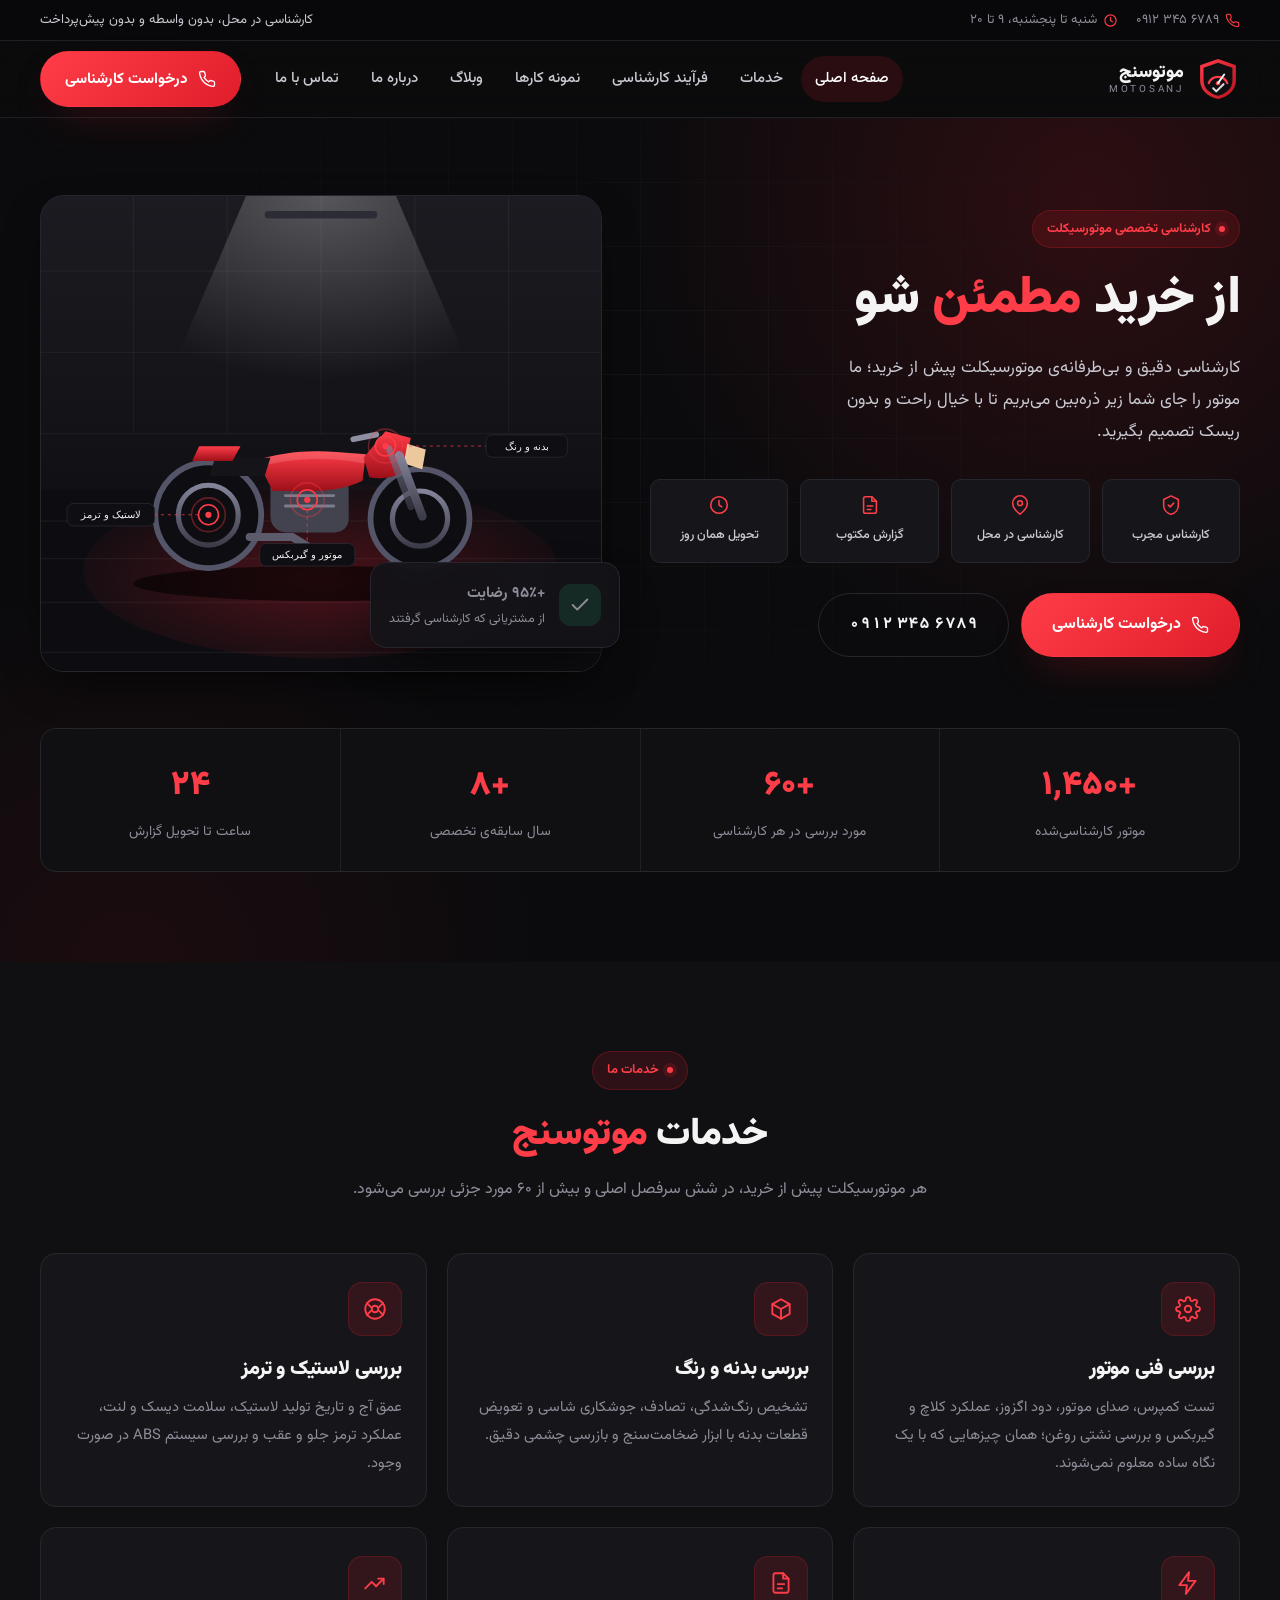
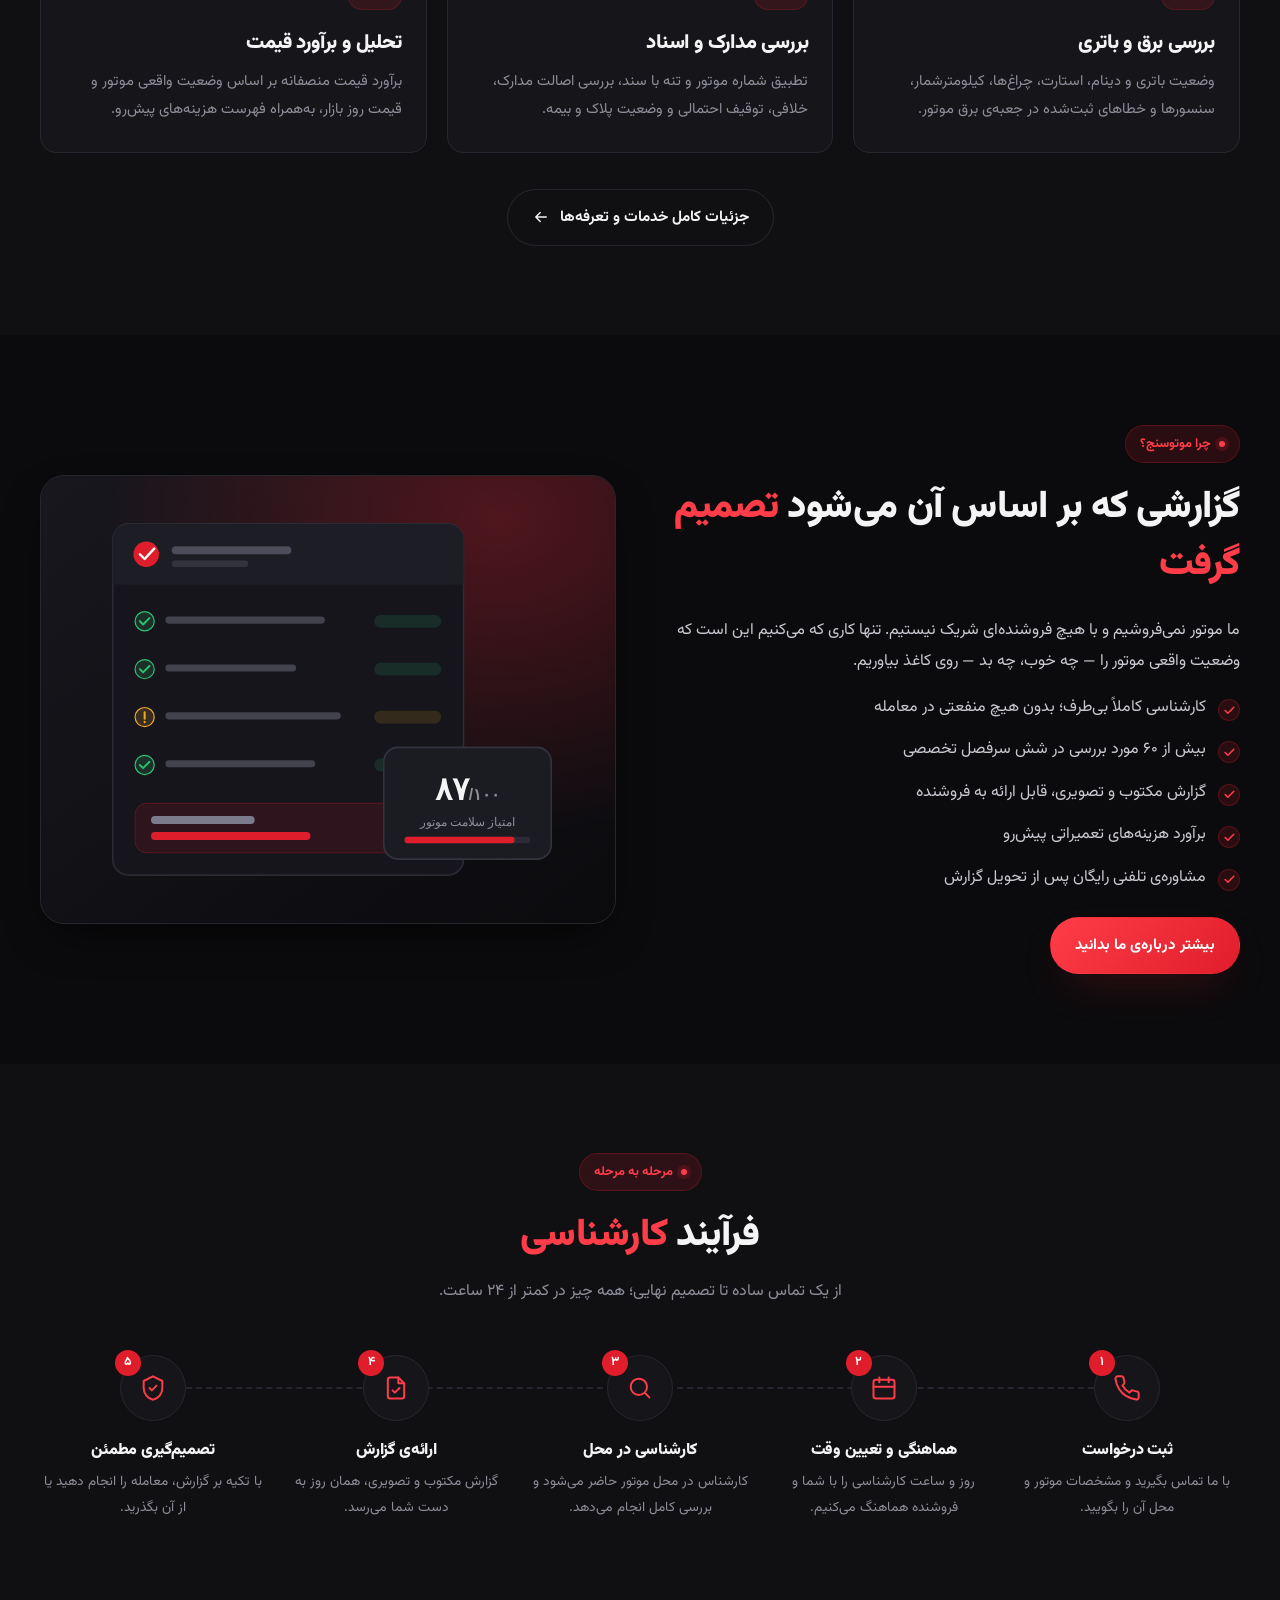
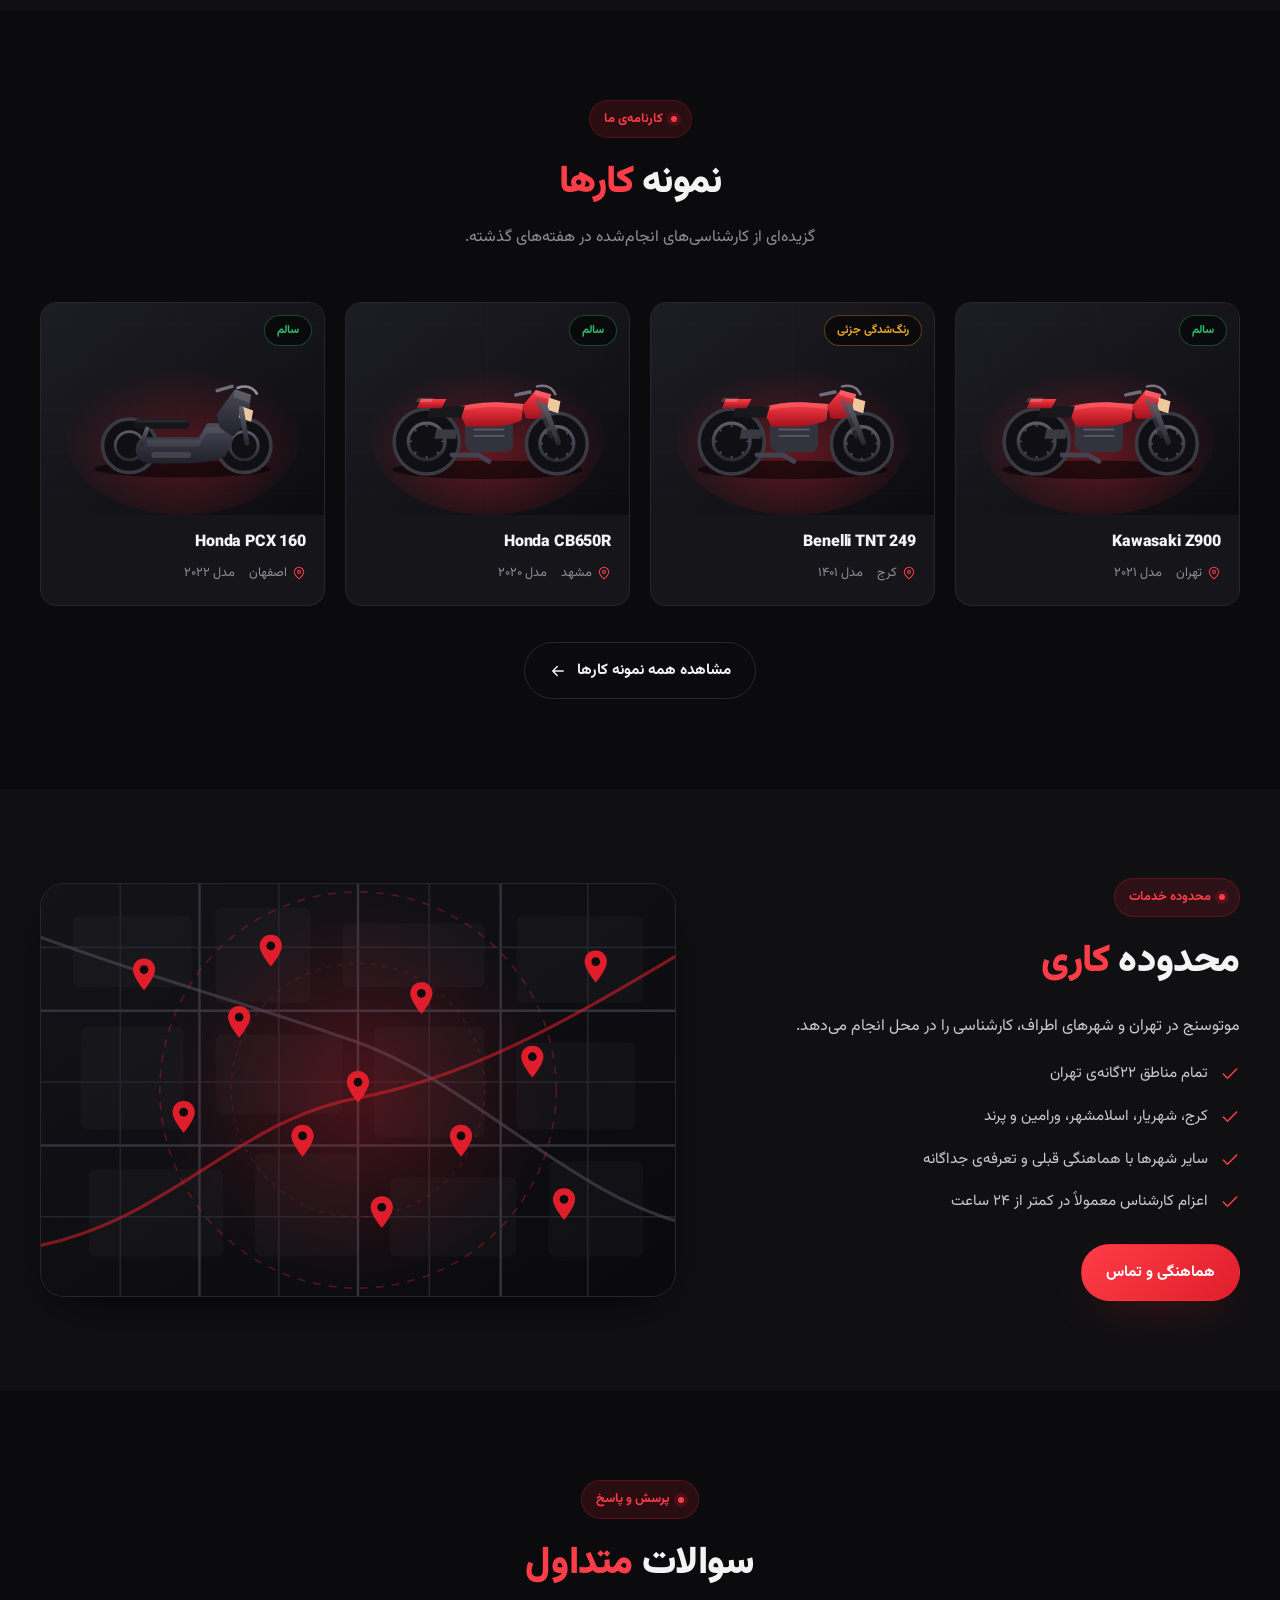
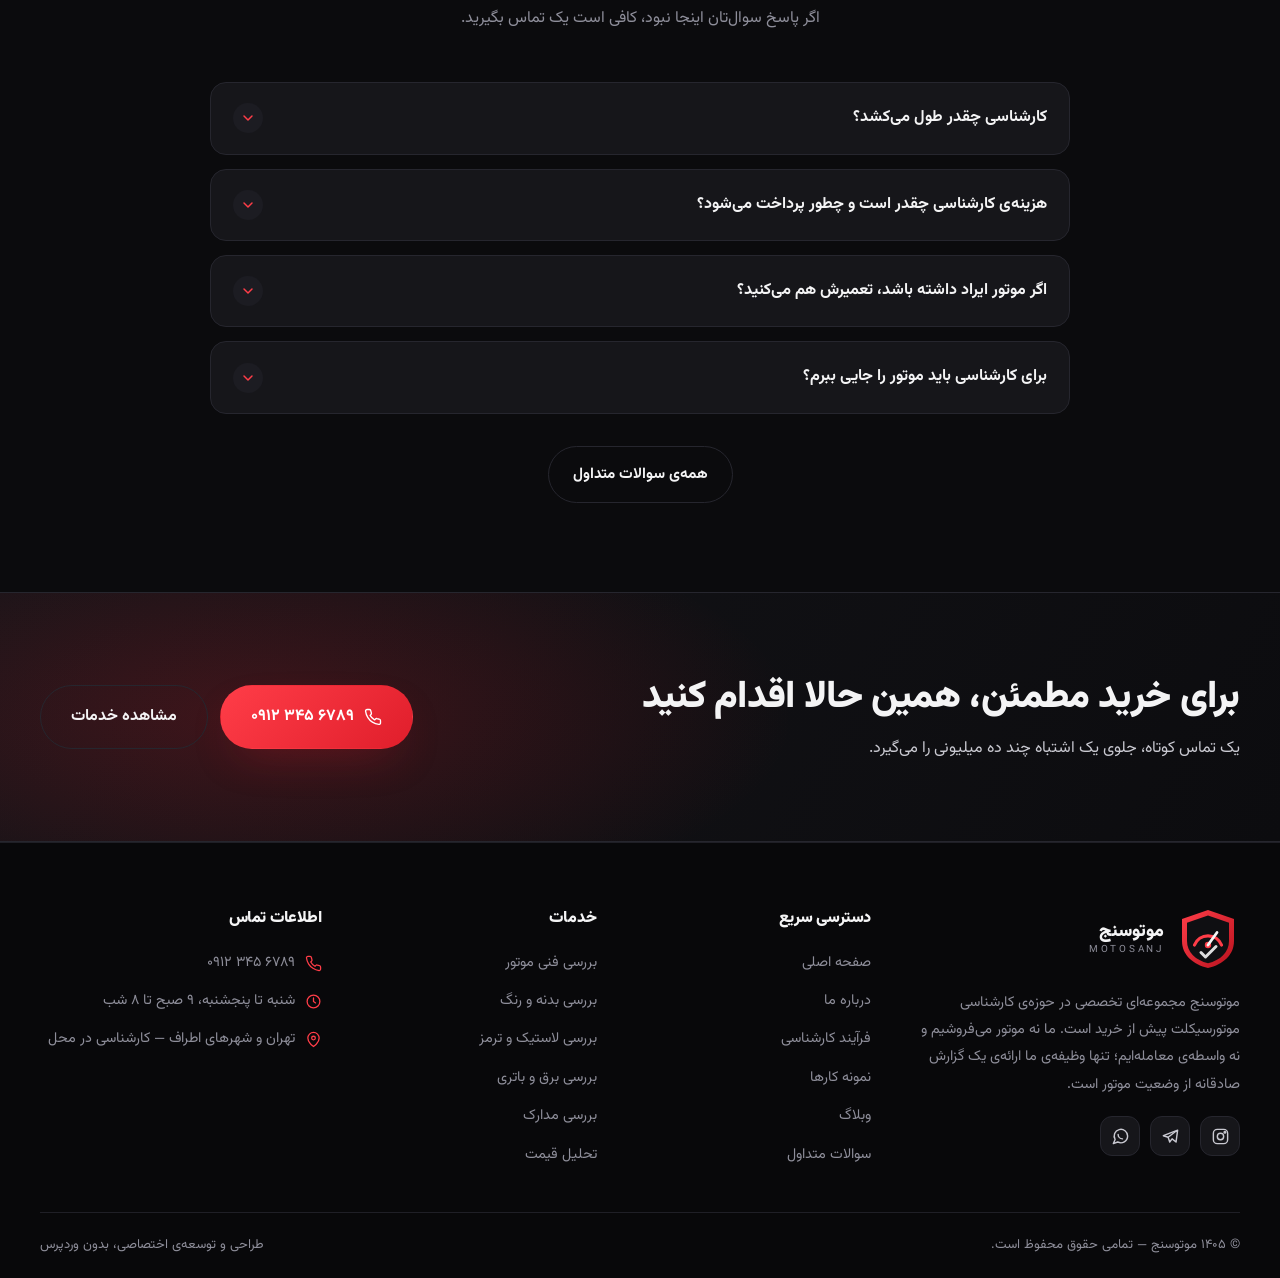
==== commit b07e97f3: "افزودن تصاویر اختصاصی برای بخش برق و تحلیل قیمت - ساخت assets/img/electric.svg (باتری، مولتی‌متر و ت" ====
--- a/index.html
+++ b/index.html
@@ -65,7 +65,7 @@
 <header class="site-header">
   <div class="container header__inner">
     <a class="brand" href="index.html" aria-label="موتوسنج، صفحه اصلی">
-      <img class="brand__mark" src="assets/img/logo.svg" alt="" width="44" height="44">
+      <img class="brand__mark" src="assets/img/logo.svg" alt="" width="64" height="64">
       <span class="brand__text">
         <span class="brand__name">موتوسنج</span>
         <span class="brand__latin">MOTOSANJ</span>
@@ -535,7 +535,7 @@
     <div class="footer__grid">
       <div>
         <div class="footer__brand">
-          <img src="assets/img/logo.svg" alt="" width="44" height="44">
+          <img src="assets/img/logo.svg" alt="" width="64" height="64">
           <span class="brand__text">
             <span class="brand__name">موتوسنج</span>
             <span class="brand__latin">MOTOSANJ</span>
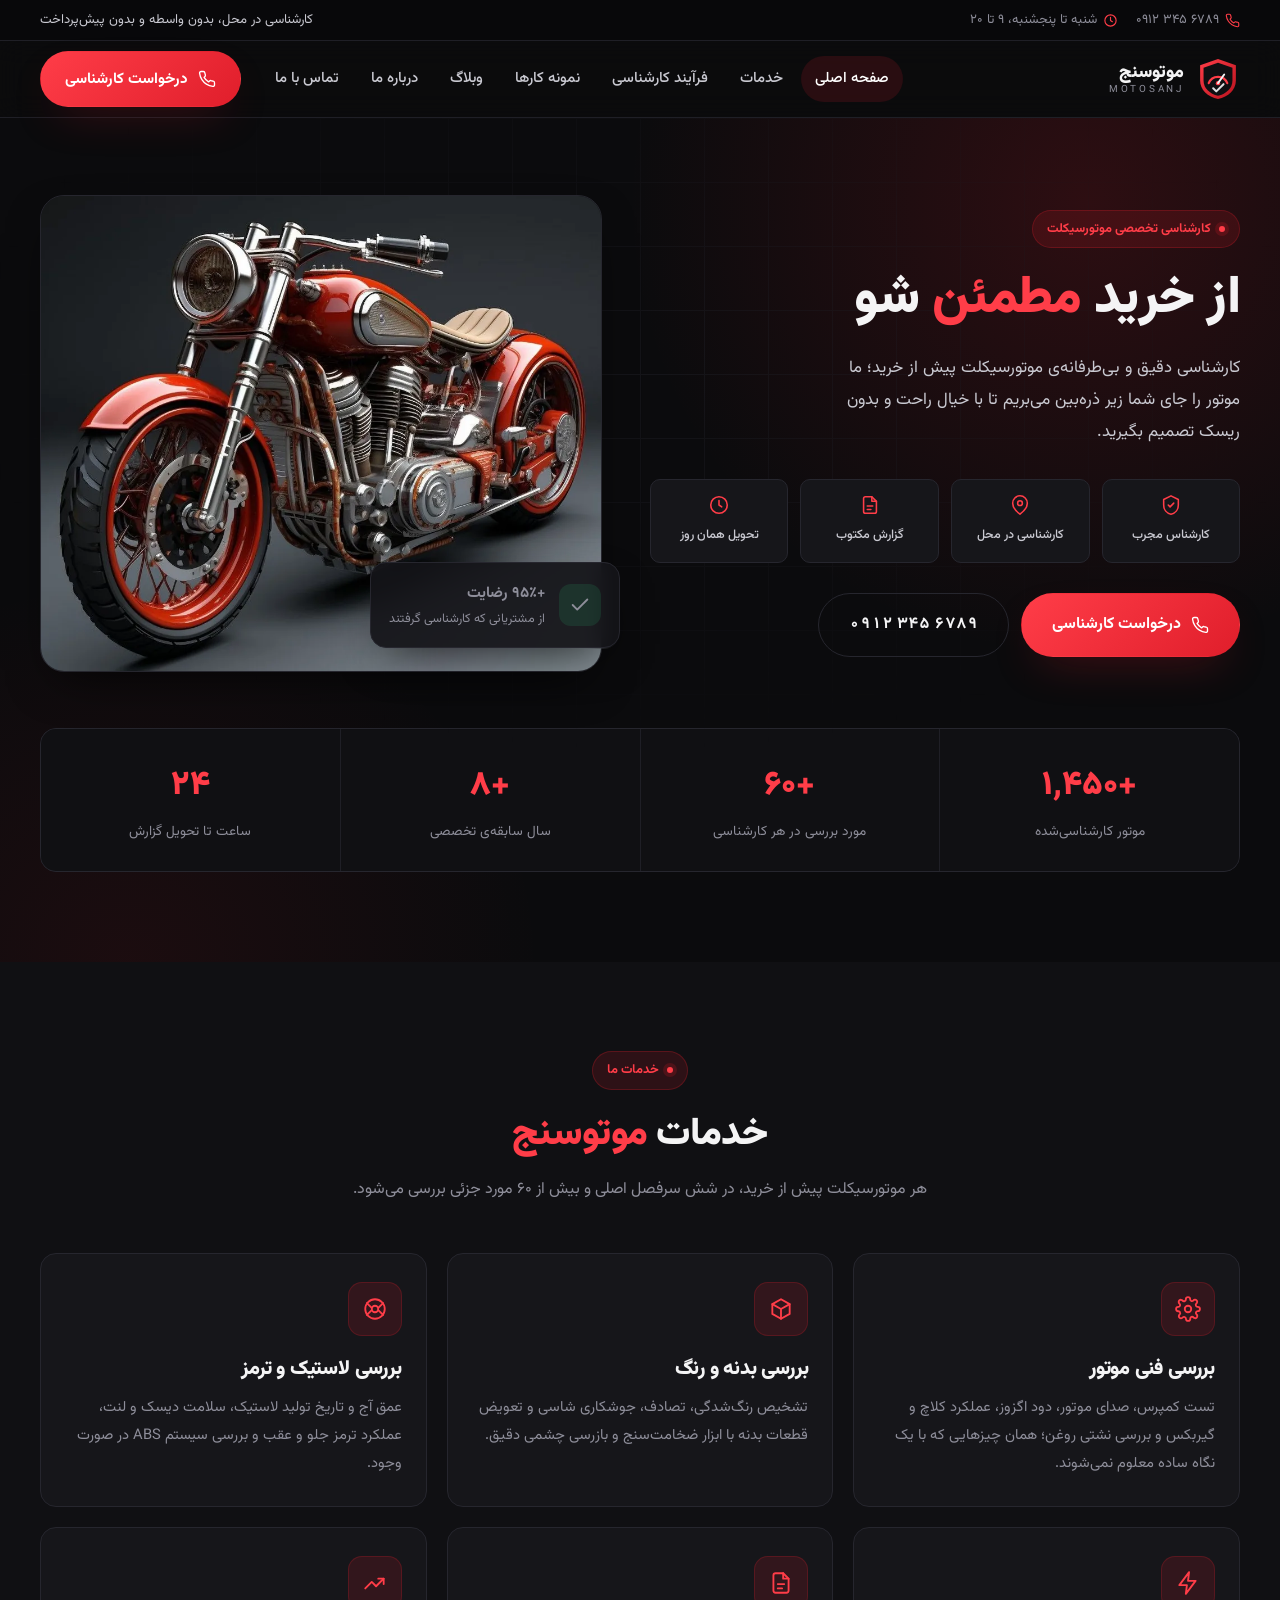
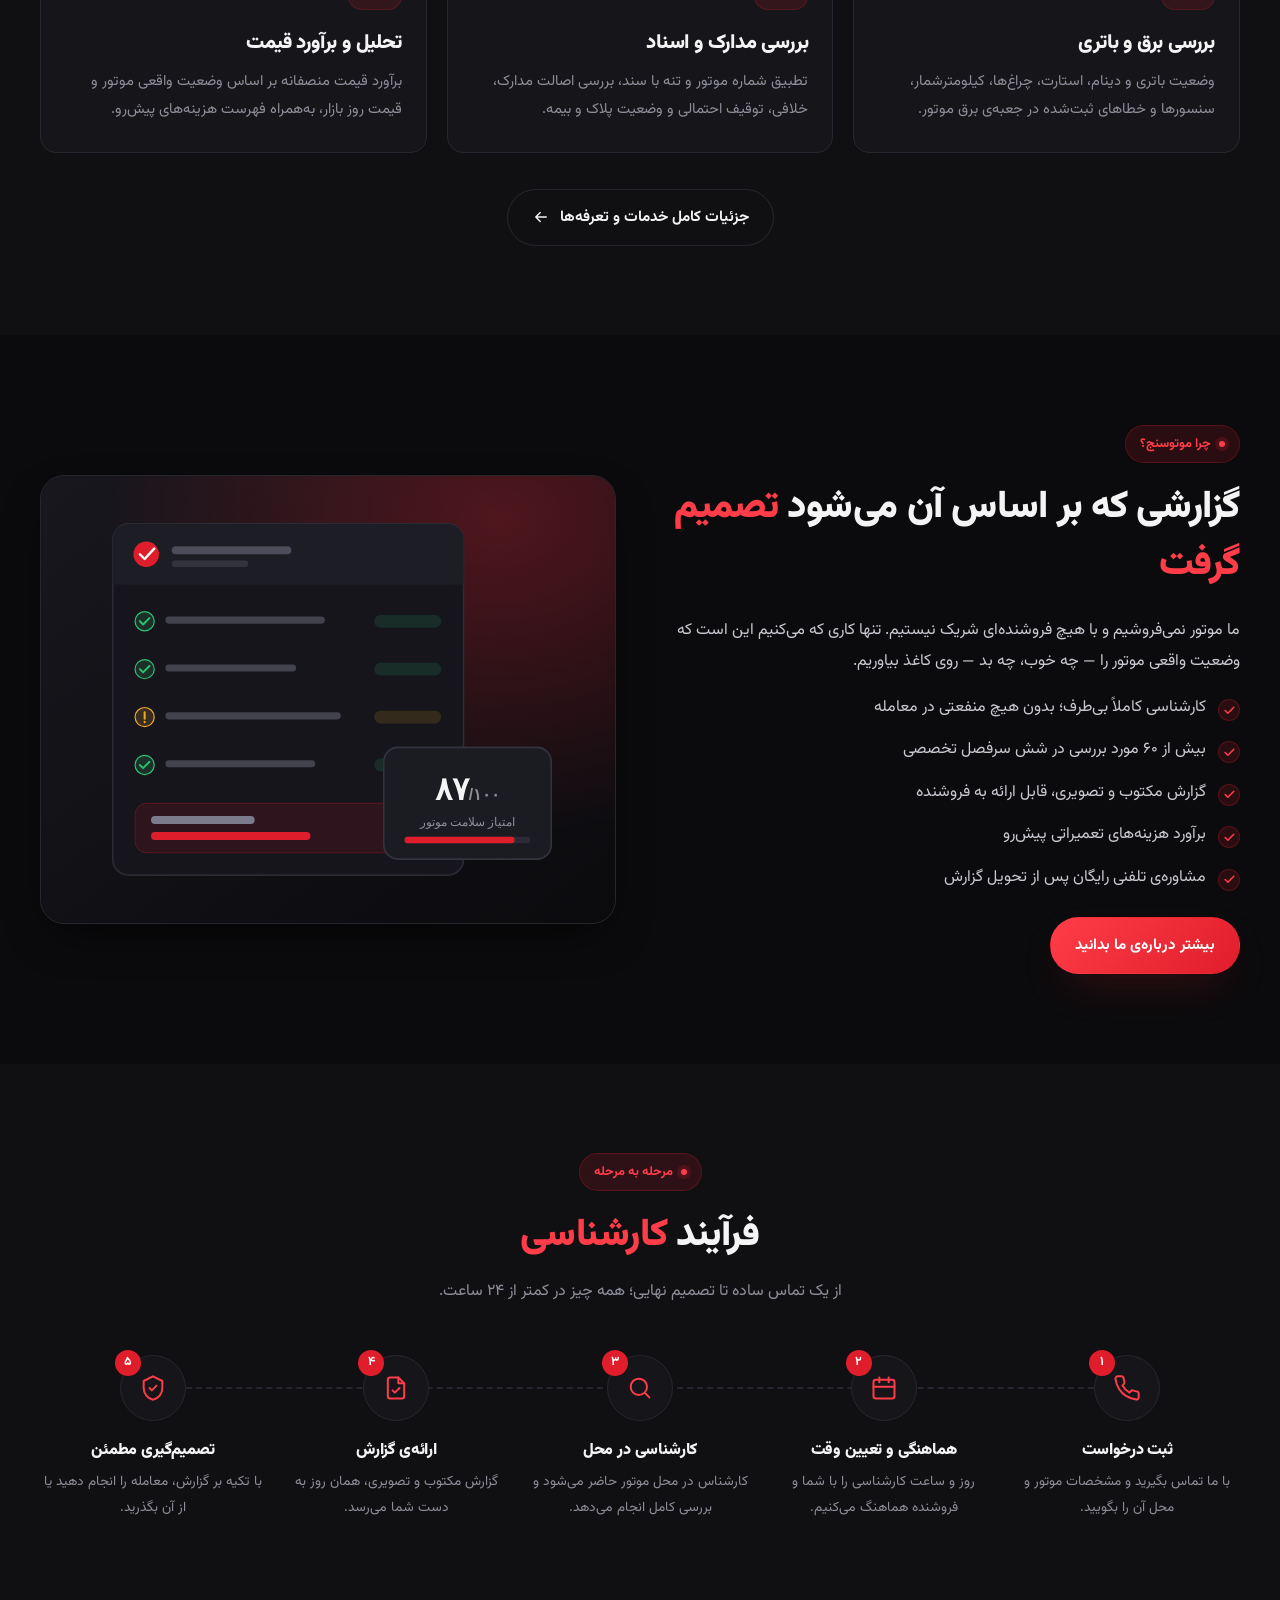
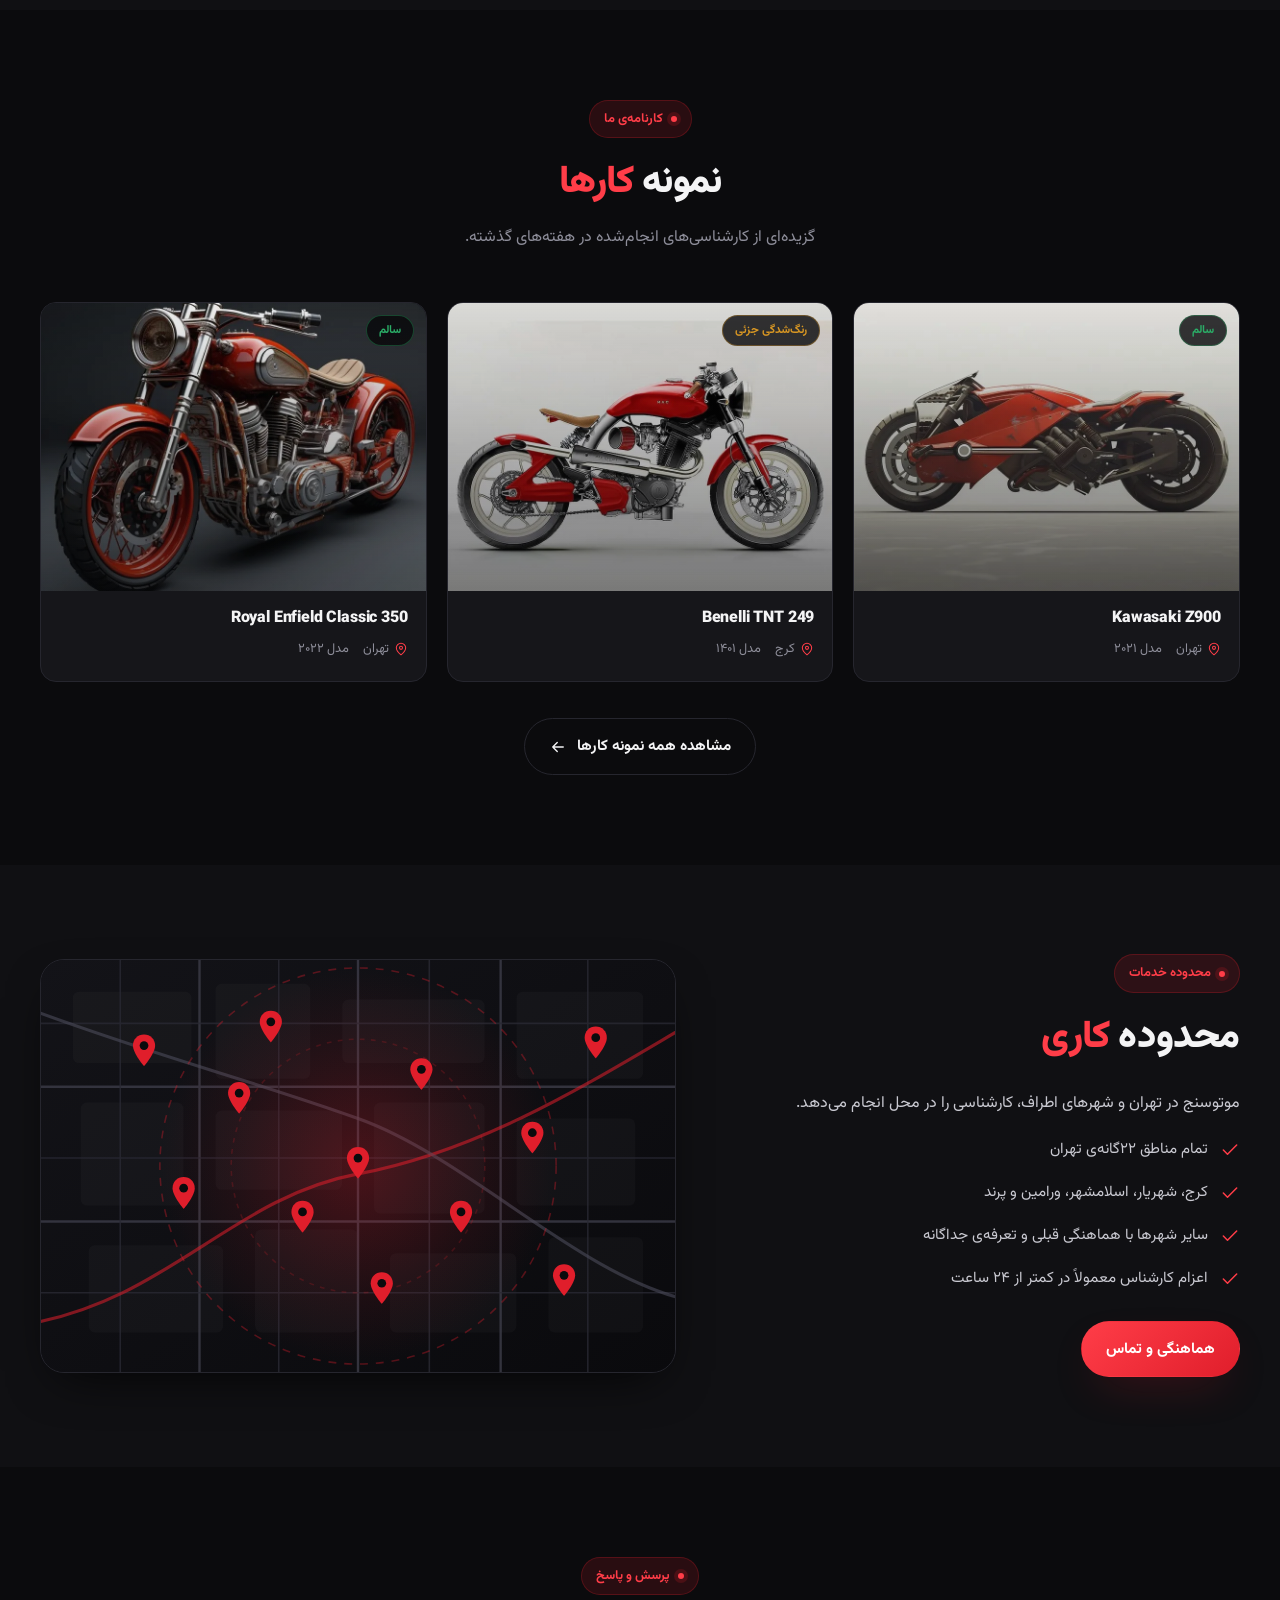
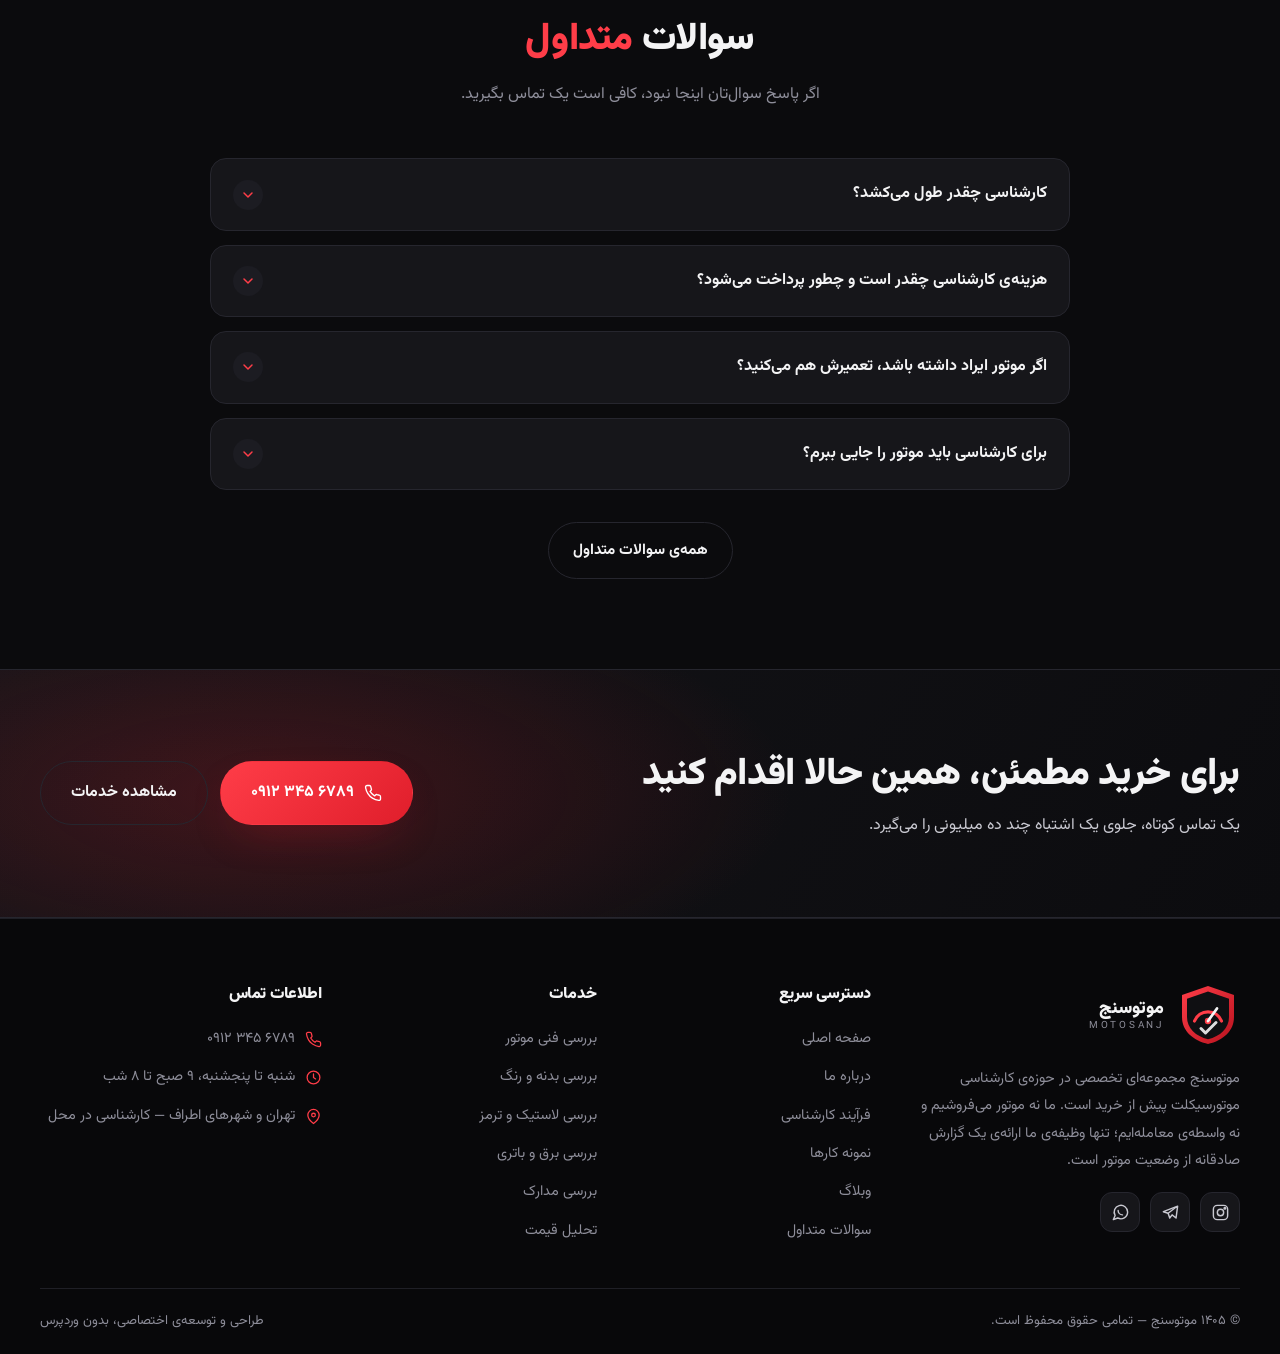
==== commit 189710f2: "جایگزینی تصاویر تزئینی با عکس‌های واقعی موتورسیکلت عکس‌های ارسالی کارفرما بهینه‌سازی و در قالب WebP " ====
--- a/index.html
+++ b/index.html
@@ -18,7 +18,7 @@
 <meta property="og:title" content="موتوسنج | کارشناسی تخصصی موتورسیکلت پیش از خرید">
 <meta property="og:description" content="قبل از خرید موتورسیکلت، با اطمینان تصمیم بگیر. کارشناسی در محل، گزارش شفاف، بدون واسطه.">
 <meta property="og:url" content="https://motosanj.ir/">
-<meta property="og:image" content="https://motosanj.ir/assets/img/hero.svg">
+<meta property="og:image" content="https://motosanj.ir/assets/img/hero-cruiser.webp">
 
 <!-- داده ساختاریافته برای گوگل -->
 <script type="application/ld+json">
@@ -142,8 +142,8 @@
 
     <div class="hero__visual reveal">
       <div class="hero__frame">
-        <!-- برای جایگزینی با عکس واقعی، فایل زیر را با یک تصویر با نسبت ۴:۳ عوض کنید -->
-        <img src="assets/img/hero.svg" alt="کارشناسی موتورسیکلت در محل توسط کارشناس موتوسنج" width="900" height="760" fetchpriority="high">
+        <!-- برای تعویض عکس، فایلی با همین نسبت (تقریباً ۴:۳٫۴) جایگزین کنید -->
+        <img src="assets/img/hero-cruiser.webp" alt="موتورسیکلت قرمز آماده‌ی کارشناسی در کارگاه موتوسنج" width="1000" height="845" fetchpriority="high">
       </div>
       <div class="floating-card">
         <span class="floating-card__icon">
@@ -347,70 +347,42 @@
       <p>گزیده‌ای از کارشناسی‌های انجام‌شده در هفته‌های گذشته.</p>
     </div>
 
-    <div class="grid grid-4">
+    <div class="grid grid-3">
       <article class="bike-card reveal">
         <div class="bike-card__media">
-          <img src="assets/img/bike-sport.svg" alt="کارشناسی موتورسیکلت کاوازاکی Z900" width="800" height="600" loading="lazy">
+          <img src="assets/img/moto-concept.webp" alt="کارشناسی موتورسیکلت Kawasaki Z900" width="800" height="600" loading="lazy">
           <span class="bike-card__tag bike-card__tag--ok">سالم</span>
         </div>
         <div class="bike-card__body">
           <h3>Kawasaki Z900</h3>
           <div class="bike-card__meta">
-            <span>
-              <svg viewBox="0 0 24 24" fill="none" stroke="currentColor" stroke-width="1.8" stroke-linecap="round" stroke-linejoin="round"><path d="M20 10c0 6-8 12-8 12S4 16 4 10a8 8 0 1 1 16 0Z"/><circle cx="12" cy="10" r="2.6"/></svg>
-              تهران
-            </span>
+            <span><svg viewBox="0 0 24 24" fill="none" stroke="currentColor" stroke-width="1.8" stroke-linecap="round" stroke-linejoin="round"><path d="M20 10c0 6-8 12-8 12S4 16 4 10a8 8 0 1 1 16 0Z"/><circle cx="12" cy="10" r="2.6"/></svg>تهران</span>
             <span>مدل ۲۰۲۱</span>
           </div>
         </div>
       </article>
-
       <article class="bike-card reveal">
         <div class="bike-card__media">
-          <img src="assets/img/bike-sport.svg" alt="کارشناسی موتورسیکلت بنلی TNT 249" width="800" height="600" loading="lazy">
+          <img src="assets/img/moto-cafe.webp" alt="کارشناسی موتورسیکلت Benelli TNT 249" width="800" height="600" loading="lazy">
           <span class="bike-card__tag bike-card__tag--warn">رنگ‌شدگی جزئی</span>
         </div>
         <div class="bike-card__body">
           <h3>Benelli TNT 249</h3>
           <div class="bike-card__meta">
-            <span>
-              <svg viewBox="0 0 24 24" fill="none" stroke="currentColor" stroke-width="1.8" stroke-linecap="round" stroke-linejoin="round"><path d="M20 10c0 6-8 12-8 12S4 16 4 10a8 8 0 1 1 16 0Z"/><circle cx="12" cy="10" r="2.6"/></svg>
-              کرج
-            </span>
+            <span><svg viewBox="0 0 24 24" fill="none" stroke="currentColor" stroke-width="1.8" stroke-linecap="round" stroke-linejoin="round"><path d="M20 10c0 6-8 12-8 12S4 16 4 10a8 8 0 1 1 16 0Z"/><circle cx="12" cy="10" r="2.6"/></svg>کرج</span>
             <span>مدل ۱۴۰۱</span>
           </div>
         </div>
       </article>
-
       <article class="bike-card reveal">
         <div class="bike-card__media">
-          <img src="assets/img/bike-sport.svg" alt="کارشناسی موتورسیکلت هوندا CB650R" width="800" height="600" loading="lazy">
+          <img src="assets/img/moto-cruiser.webp" alt="کارشناسی موتورسیکلت Royal Enfield Classic 350" width="800" height="600" loading="lazy">
           <span class="bike-card__tag bike-card__tag--ok">سالم</span>
         </div>
         <div class="bike-card__body">
-          <h3>Honda CB650R</h3>
+          <h3>Royal Enfield Classic 350</h3>
           <div class="bike-card__meta">
-            <span>
-              <svg viewBox="0 0 24 24" fill="none" stroke="currentColor" stroke-width="1.8" stroke-linecap="round" stroke-linejoin="round"><path d="M20 10c0 6-8 12-8 12S4 16 4 10a8 8 0 1 1 16 0Z"/><circle cx="12" cy="10" r="2.6"/></svg>
-              مشهد
-            </span>
-            <span>مدل ۲۰۲۰</span>
-          </div>
-        </div>
-      </article>
-
-      <article class="bike-card reveal">
-        <div class="bike-card__media">
-          <img src="assets/img/bike-scooter.svg" alt="کارشناسی اسکوتر هوندا PCX 160" width="800" height="600" loading="lazy">
-          <span class="bike-card__tag bike-card__tag--ok">سالم</span>
-        </div>
-        <div class="bike-card__body">
-          <h3>Honda PCX 160</h3>
-          <div class="bike-card__meta">
-            <span>
-              <svg viewBox="0 0 24 24" fill="none" stroke="currentColor" stroke-width="1.8" stroke-linecap="round" stroke-linejoin="round"><path d="M20 10c0 6-8 12-8 12S4 16 4 10a8 8 0 1 1 16 0Z"/><circle cx="12" cy="10" r="2.6"/></svg>
-              اصفهان
-            </span>
+            <span><svg viewBox="0 0 24 24" fill="none" stroke="currentColor" stroke-width="1.8" stroke-linecap="round" stroke-linejoin="round"><path d="M20 10c0 6-8 12-8 12S4 16 4 10a8 8 0 1 1 16 0Z"/><circle cx="12" cy="10" r="2.6"/></svg>تهران</span>
             <span>مدل ۲۰۲۲</span>
           </div>
         </div>
--- a/assets/css/style.css
+++ b/assets/css/style.css
@@ -596,6 +596,14 @@
 }
 .bike-card__media img,
 .bike-card__media svg { width: 100%; height: 100%; object-fit: cover; }
+/* پرده‌ی ملایم روی تصویر تا عکس‌های با پس‌زمینه‌ی روشن و تیره کنار هم یکدست دیده شوند */
+.bike-card__media::after {
+  content: "";
+  position: absolute;
+  inset: 0;
+  background: linear-gradient(180deg, rgba(11, 11, 13, 0.06), rgba(11, 11, 13, 0.5));
+  pointer-events: none;
+}
 .bike-card__tag {
   position: absolute;
   top: 12px;
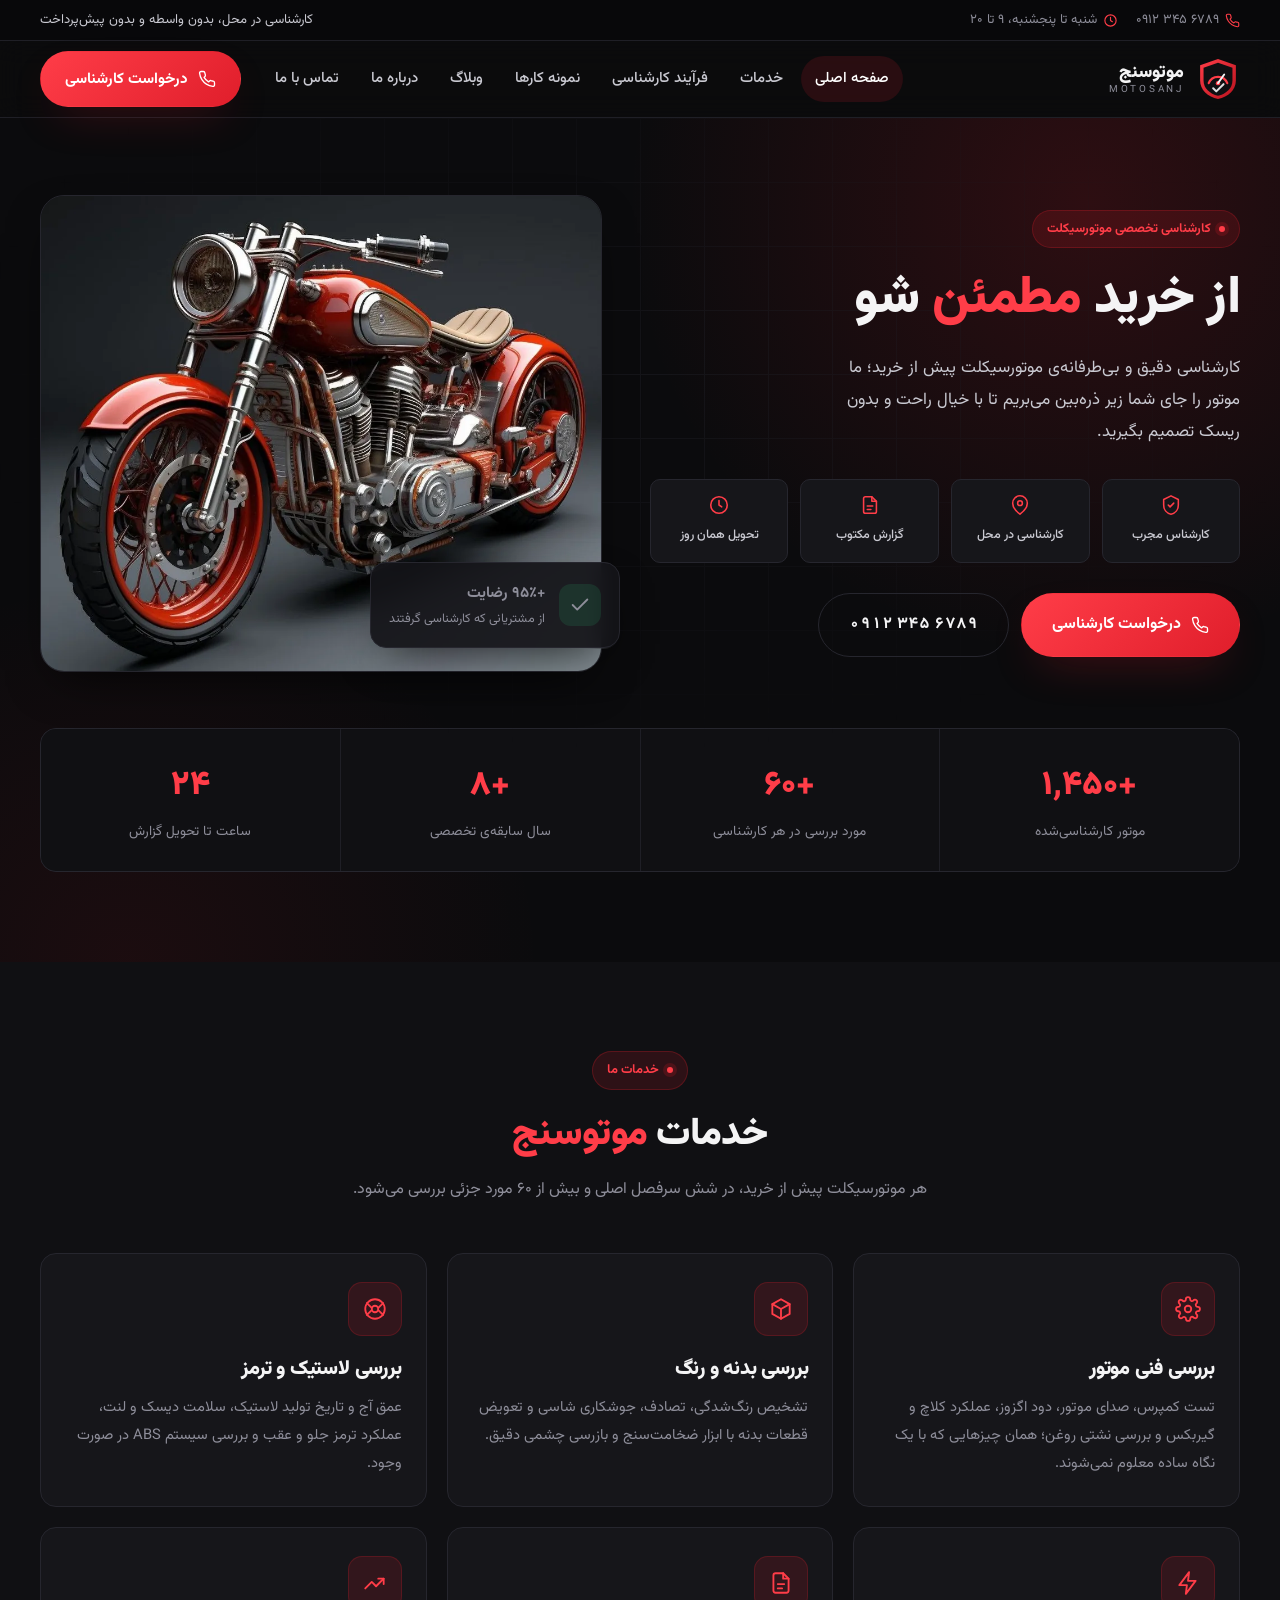
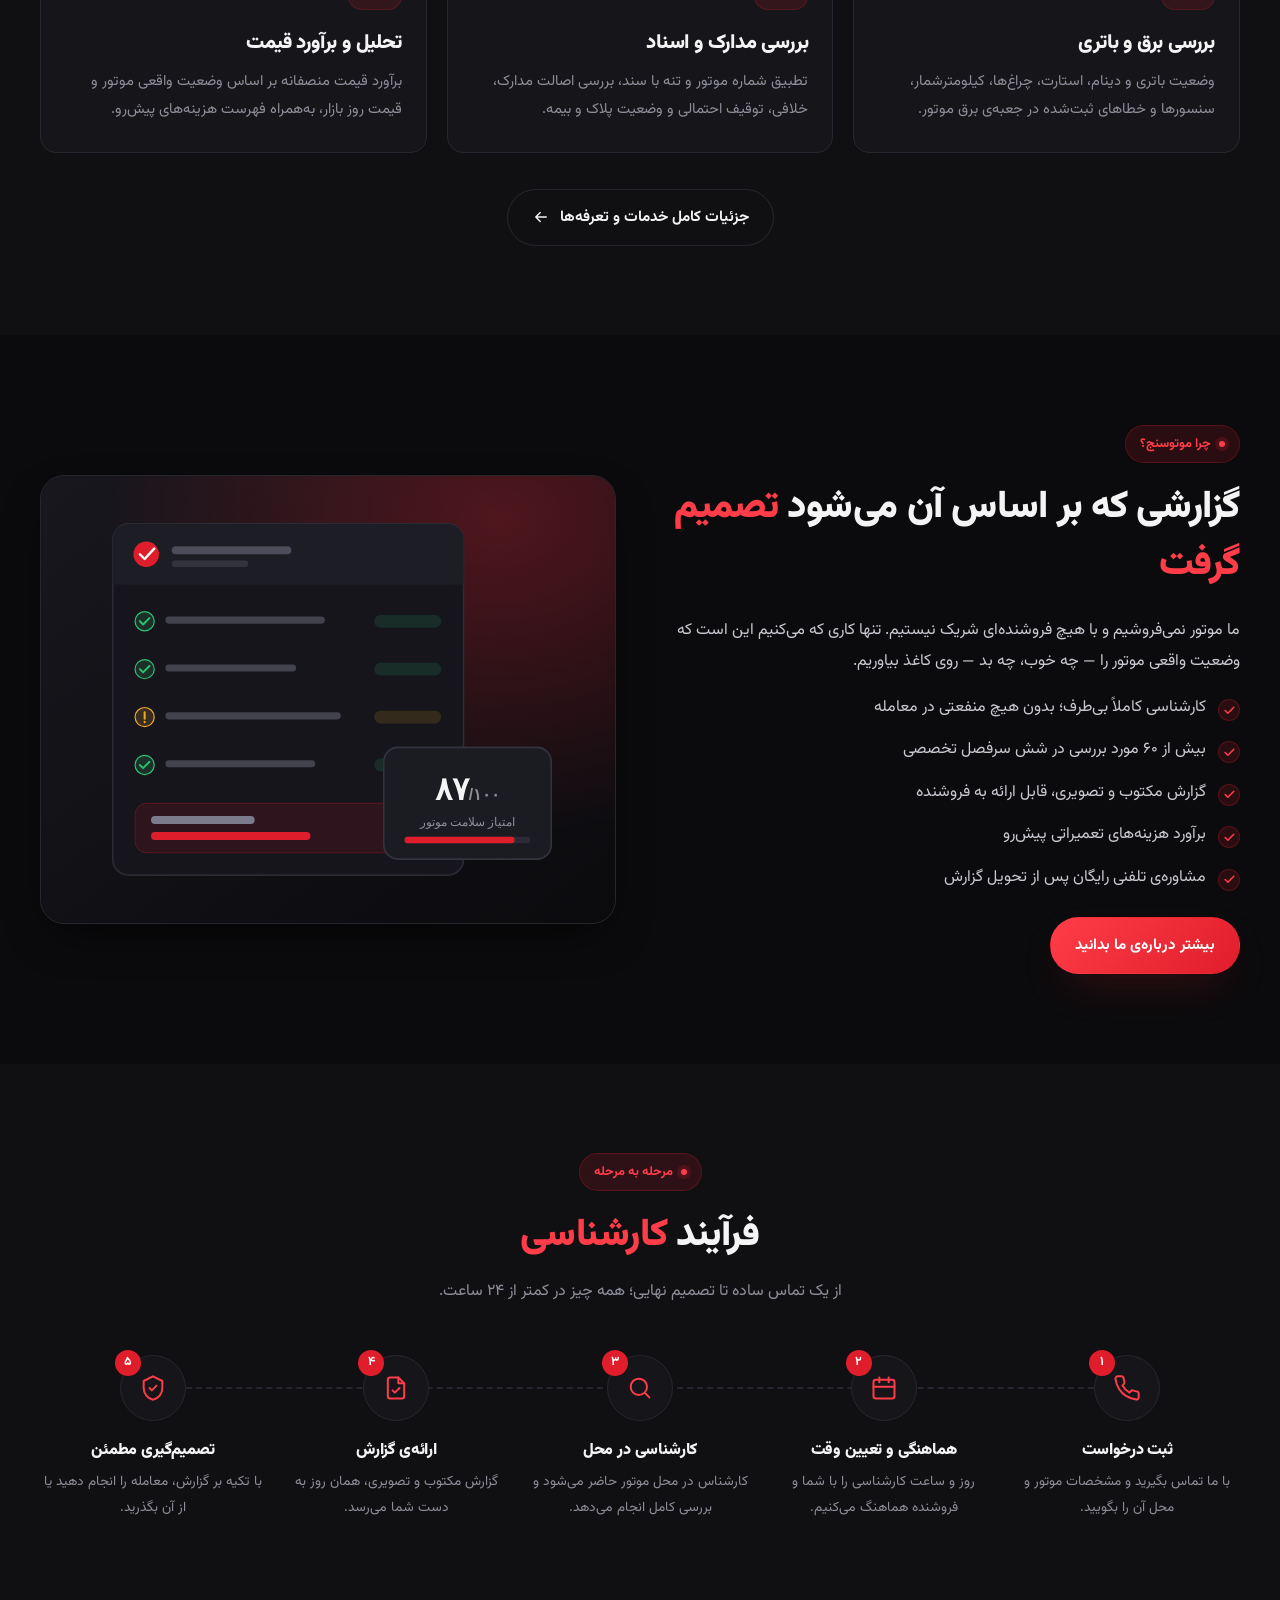
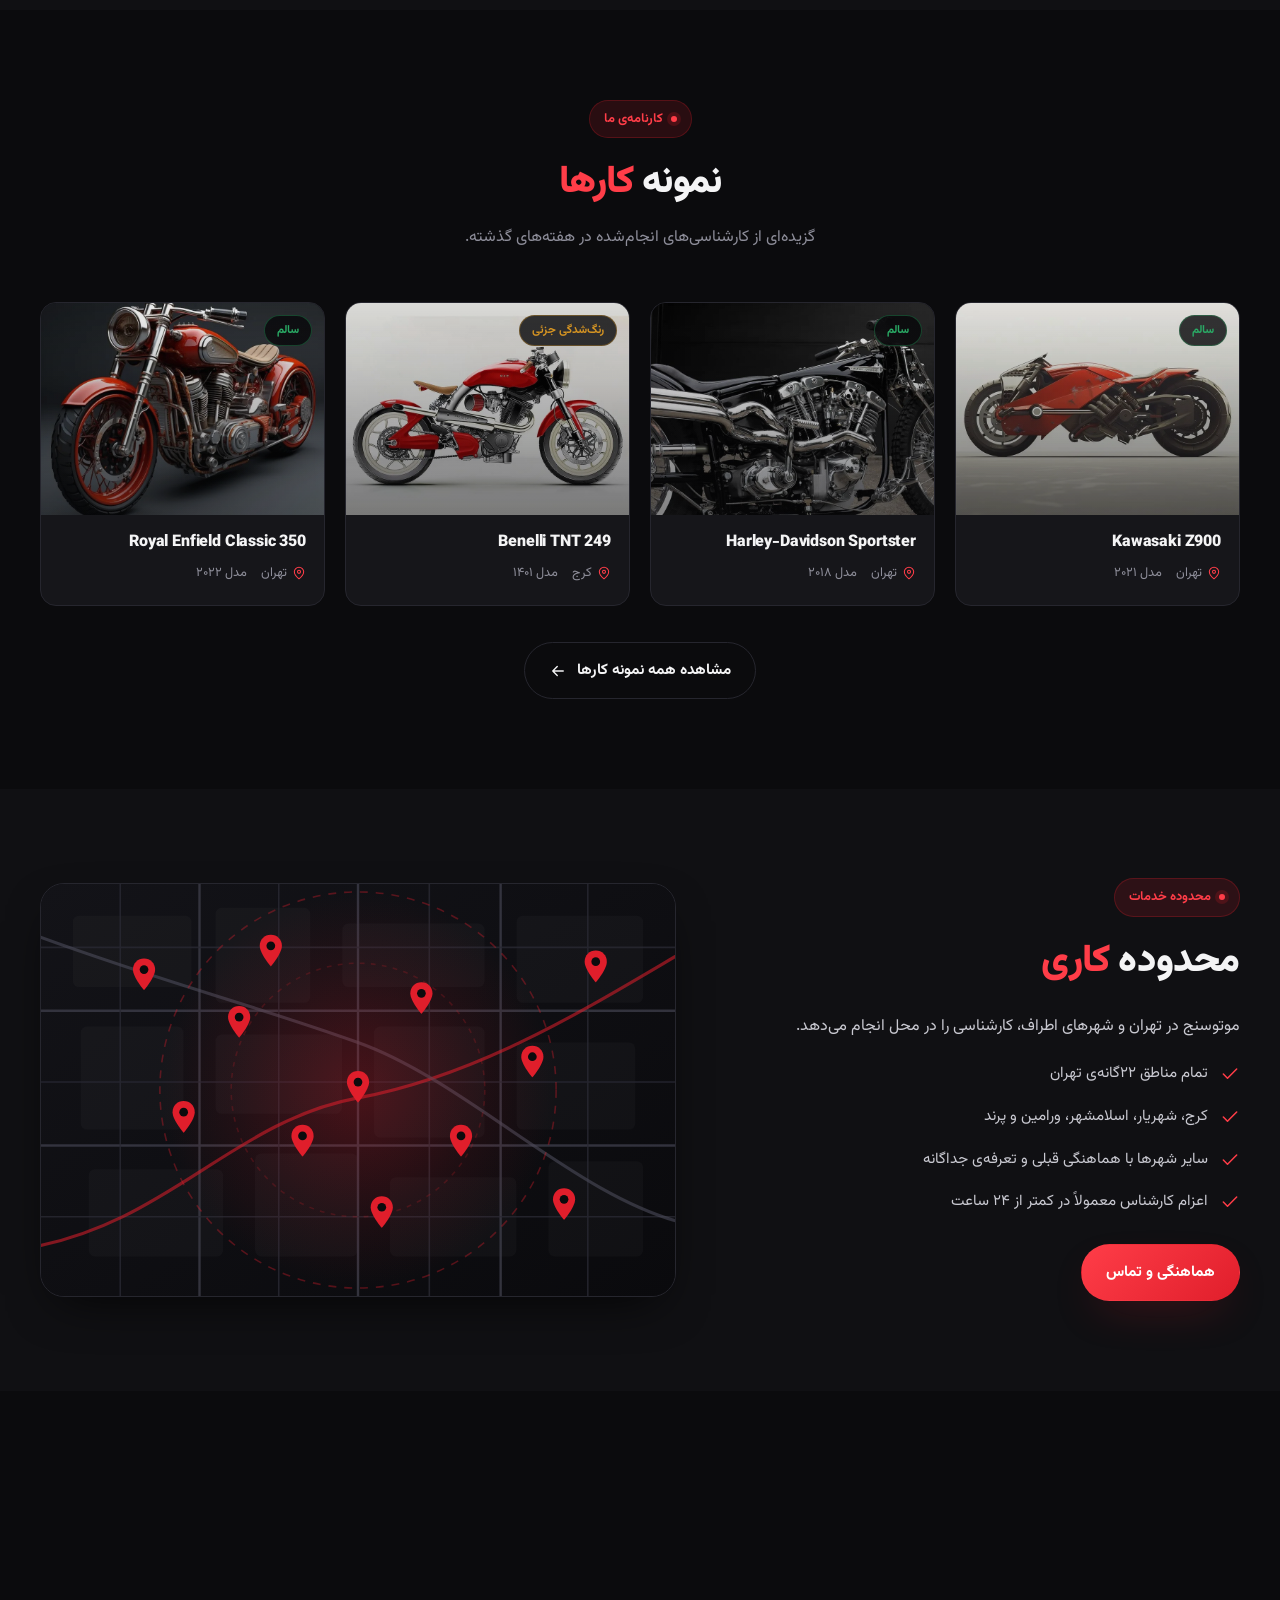
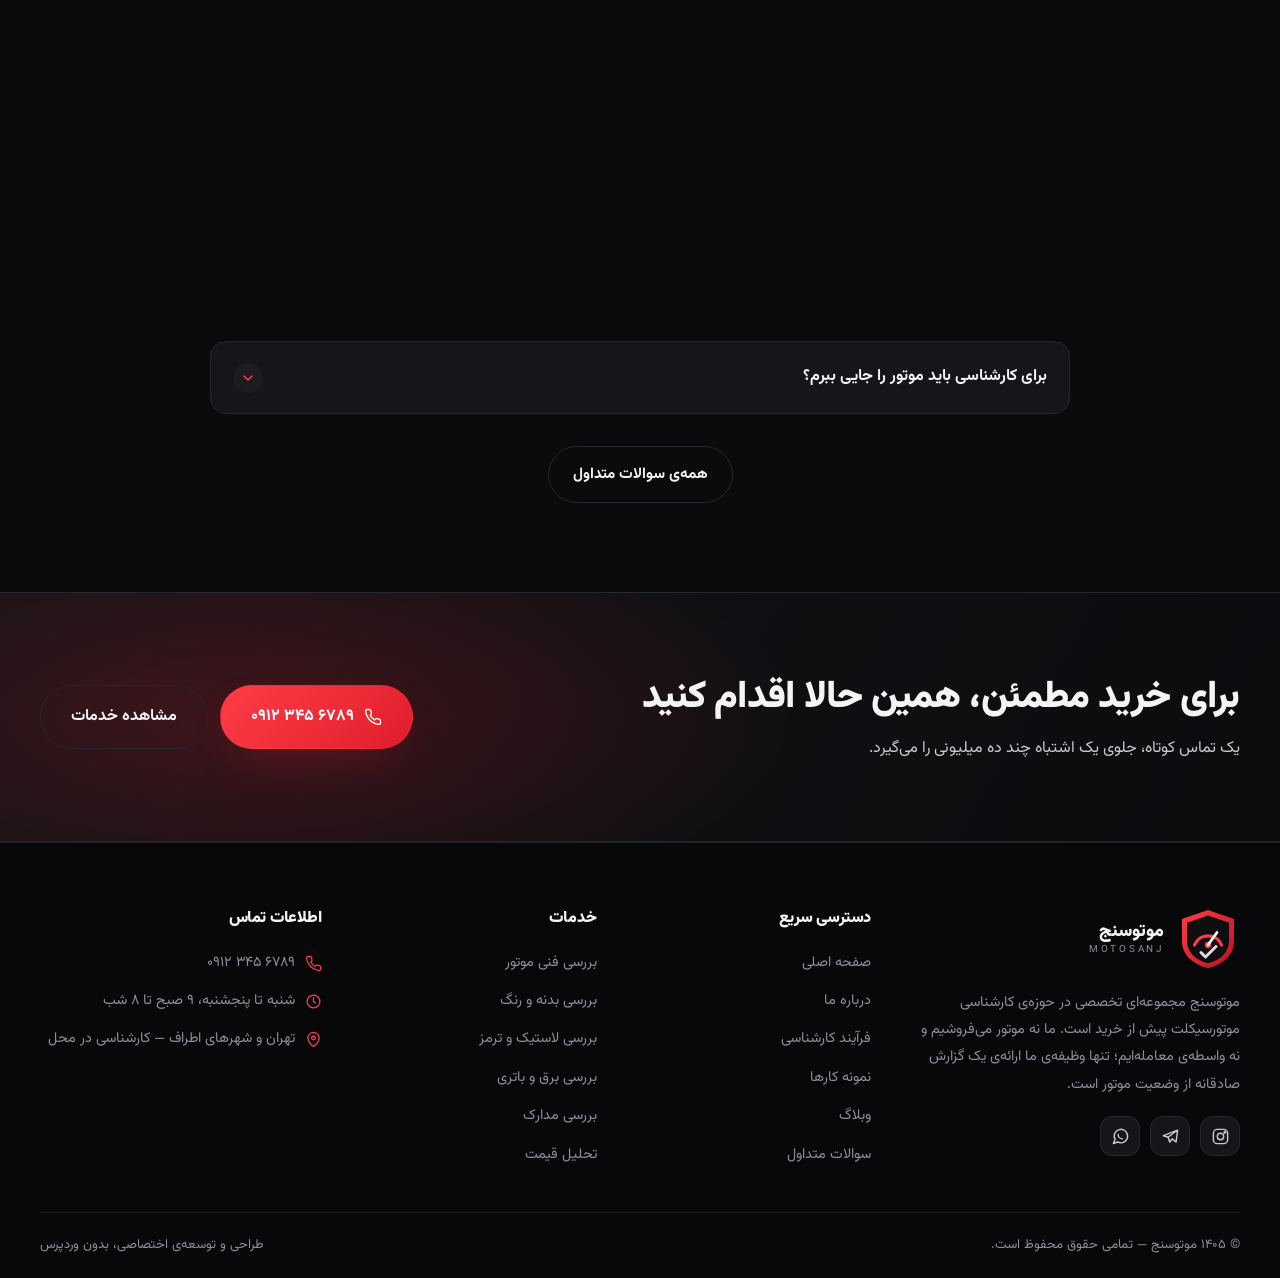
==== commit d9857b8c: "افزودن دو عکس تازه‌ی موتورسیکلت به نمونه کارها و صفحه خدمات - moto-harley.webp — هارلی مشکی با پس‌زم" ====
--- a/index.html
+++ b/index.html
@@ -347,7 +347,7 @@
       <p>گزیده‌ای از کارشناسی‌های انجام‌شده در هفته‌های گذشته.</p>
     </div>
 
-    <div class="grid grid-3">
+    <div class="grid grid-4">
       <article class="bike-card reveal">
         <div class="bike-card__media">
           <img src="assets/img/moto-concept.webp" alt="کارشناسی موتورسیکلت Kawasaki Z900" width="800" height="600" loading="lazy">
@@ -358,6 +358,19 @@
           <div class="bike-card__meta">
             <span><svg viewBox="0 0 24 24" fill="none" stroke="currentColor" stroke-width="1.8" stroke-linecap="round" stroke-linejoin="round"><path d="M20 10c0 6-8 12-8 12S4 16 4 10a8 8 0 1 1 16 0Z"/><circle cx="12" cy="10" r="2.6"/></svg>تهران</span>
             <span>مدل ۲۰۲۱</span>
+          </div>
+        </div>
+      </article>
+      <article class="bike-card reveal">
+        <div class="bike-card__media">
+          <img src="assets/img/moto-harley.webp" alt="کارشناسی موتورسیکلت Harley-Davidson Sportster" width="800" height="600" loading="lazy">
+          <span class="bike-card__tag bike-card__tag--ok">سالم</span>
+        </div>
+        <div class="bike-card__body">
+          <h3>Harley-Davidson Sportster</h3>
+          <div class="bike-card__meta">
+            <span><svg viewBox="0 0 24 24" fill="none" stroke="currentColor" stroke-width="1.8" stroke-linecap="round" stroke-linejoin="round"><path d="M20 10c0 6-8 12-8 12S4 16 4 10a8 8 0 1 1 16 0Z"/><circle cx="12" cy="10" r="2.6"/></svg>تهران</span>
+            <span>مدل ۲۰۱۸</span>
           </div>
         </div>
       </article>
